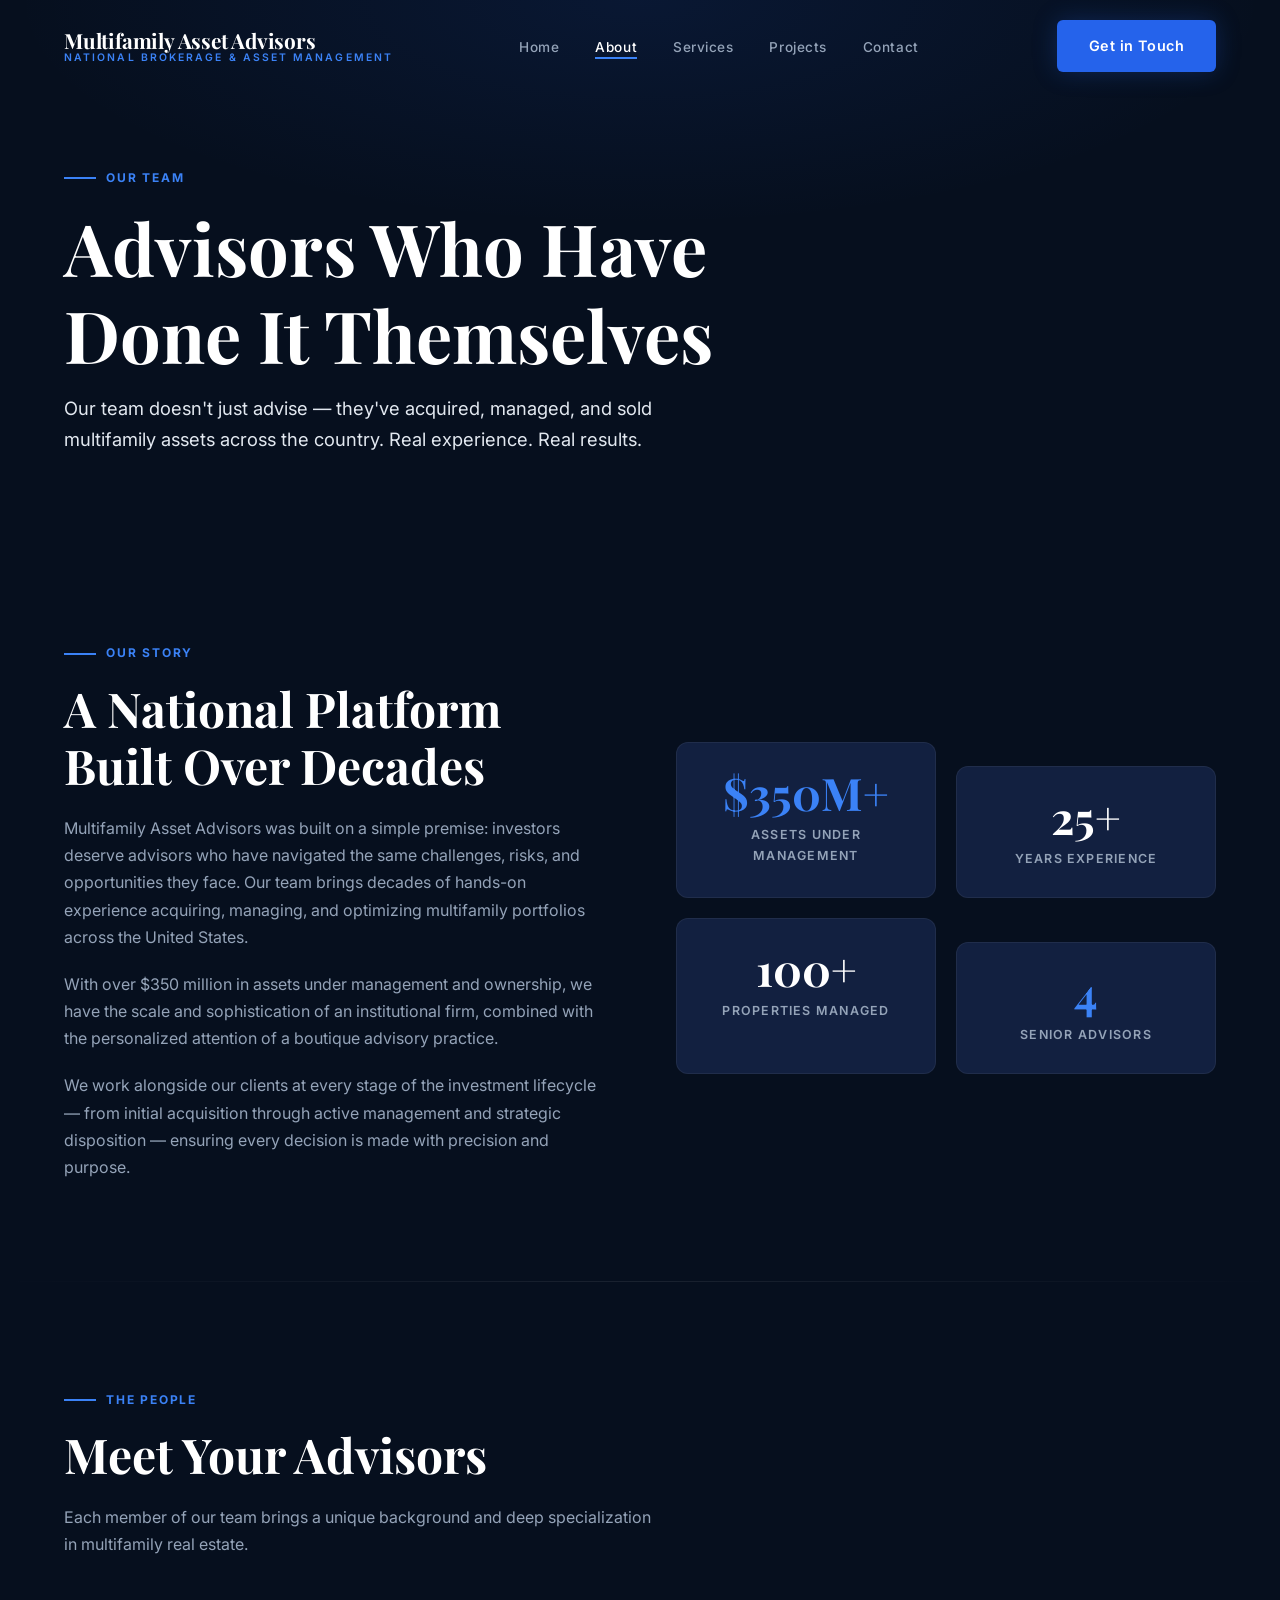
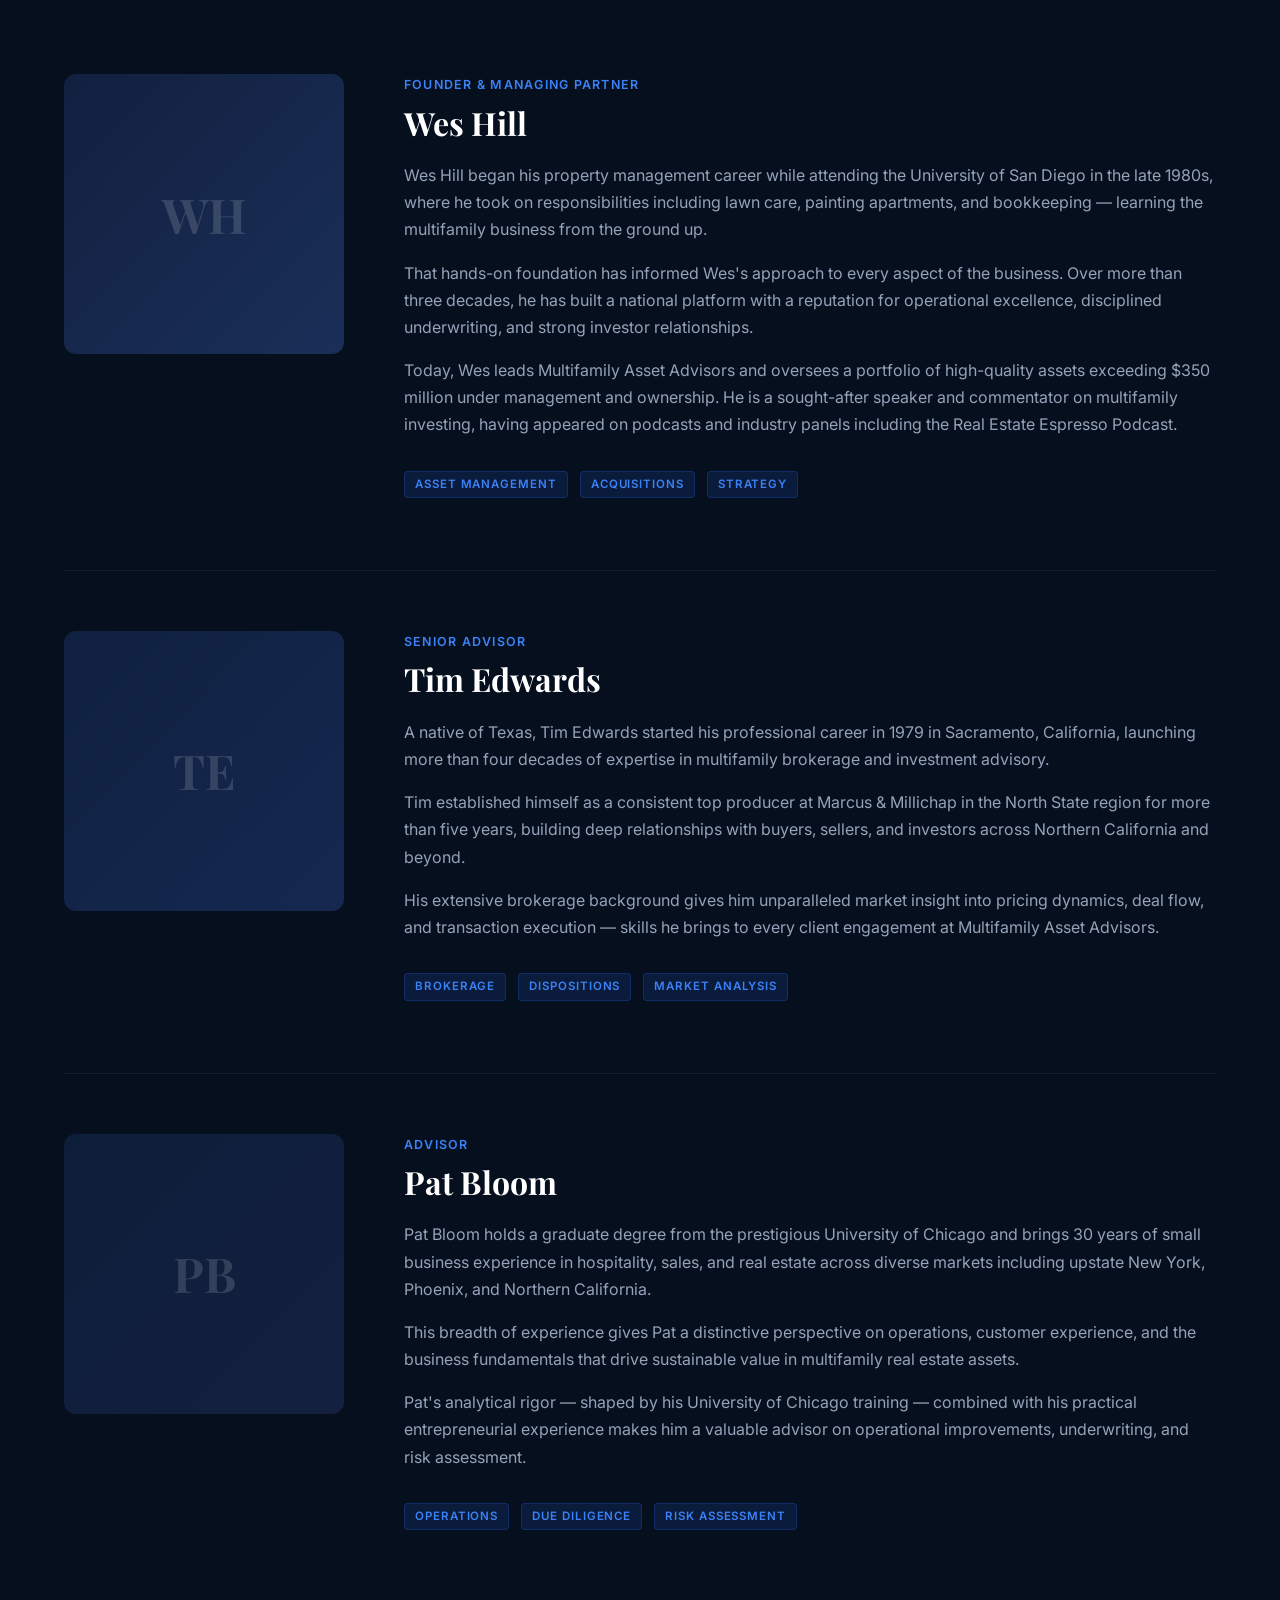
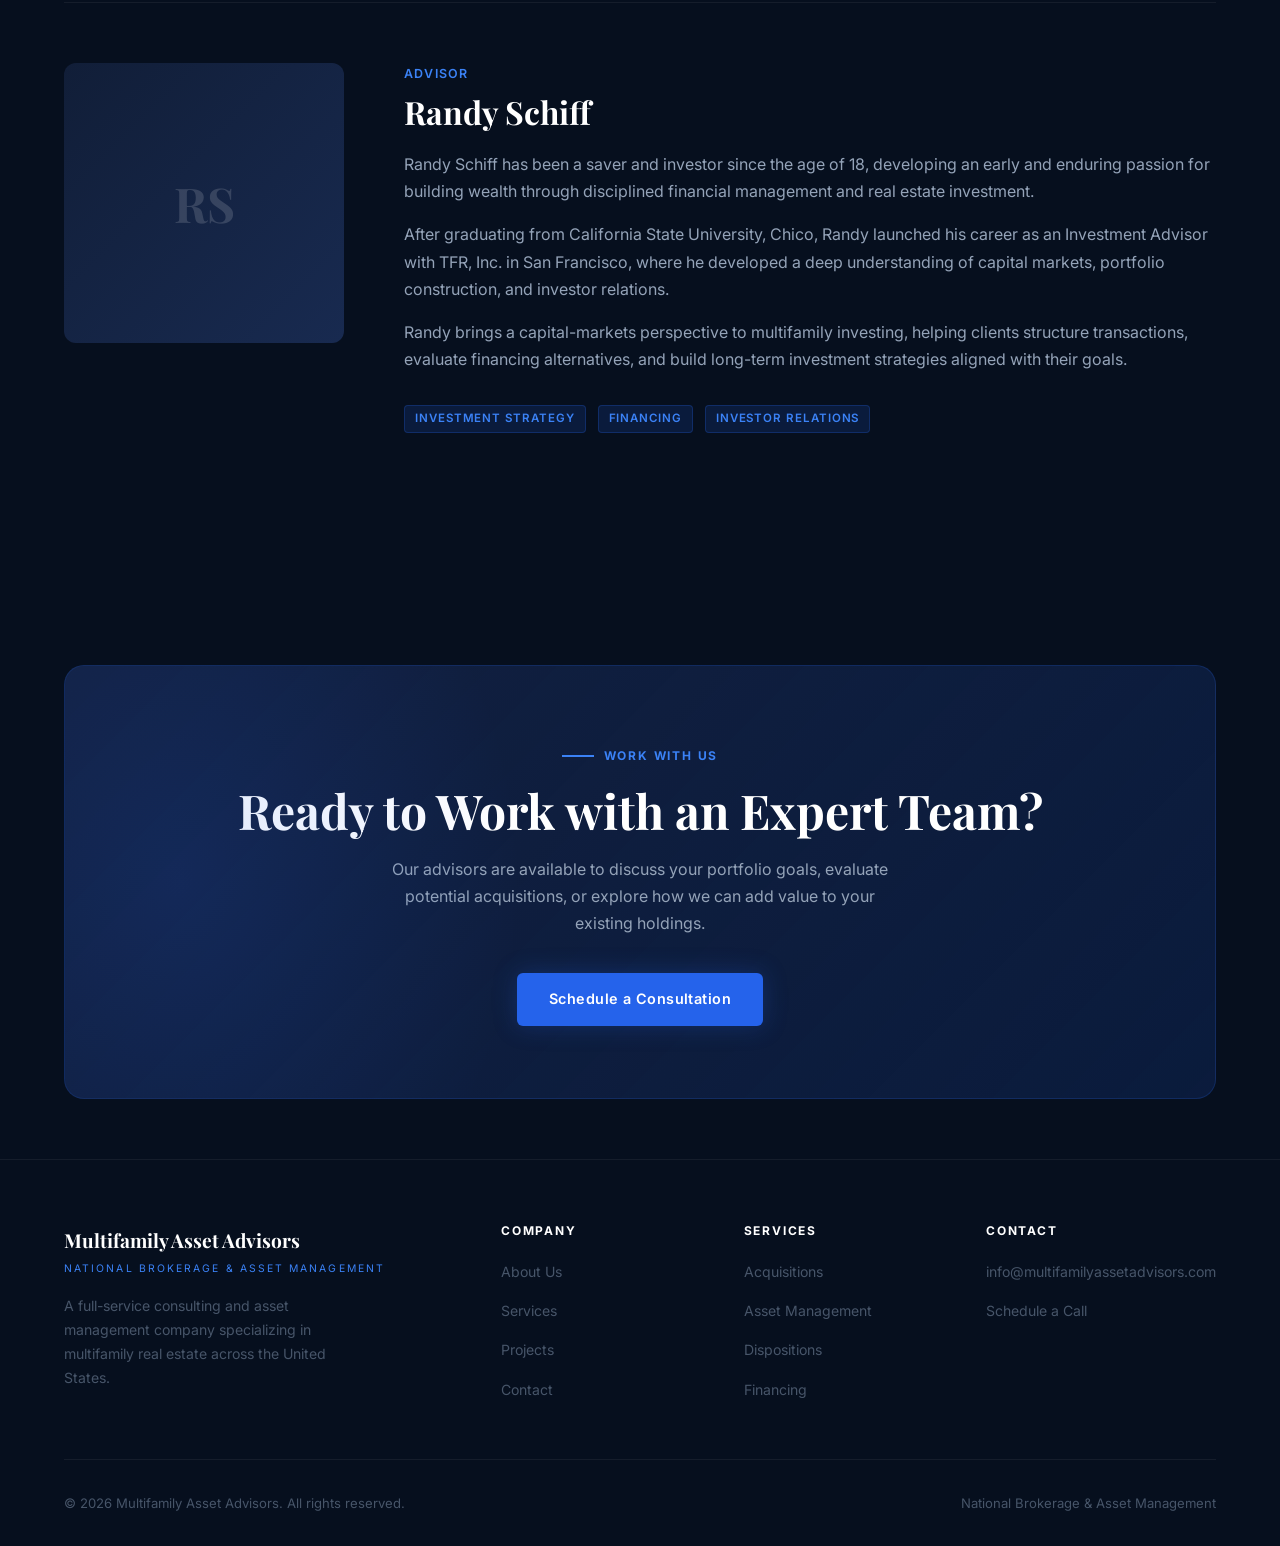
==== about.html @ d641d1ef "Add files via upload" ====
<!DOCTYPE html>
<html lang="en">
<head>
  <meta charset="UTF-8" />
  <meta name="viewport" content="width=device-width, initial-scale=1.0" />
  <title>Our Team | Multifamily Asset Advisors</title>
  <meta name="description" content="Meet the experienced team behind Multifamily Asset Advisors — decades of combined expertise in brokerage, asset management, and multifamily real estate investing." />
  <link rel="preconnect" href="https://fonts.googleapis.com" />
  <link rel="preconnect" href="https://fonts.gstatic.com" crossorigin />
  <link href="https://fonts.googleapis.com/css2?family=Inter:wght@400;500;600;700&family=Playfair+Display:wght@400;600;700&display=swap" rel="stylesheet" />
  <link rel="stylesheet" href="assets/css/styles.css" />
</head>
<body>

  <!-- NAVIGATION -->
  <nav class="nav" id="nav">
    <div class="container">
      <div class="nav-inner">
        <a href="index.html" class="nav-logo">
          <span class="nav-logo-main">Multifamily Asset Advisors</span>
          <span class="nav-logo-sub">National Brokerage &amp; Asset Management</span>
        </a>
        <ul class="nav-links">
          <li><a href="index.html">Home</a></li>
          <li><a href="about.html" class="active">About</a></li>
          <li><a href="services.html">Services</a></li>
          <li><a href="projects.html">Projects</a></li>
          <li><a href="contact.html">Contact</a></li>
        </ul>
        <a href="contact.html" class="btn btn-primary nav-cta">Get in Touch</a>
        <button class="nav-hamburger" aria-label="Open menu">
          <span></span><span></span><span></span>
        </button>
      </div>
    </div>
  </nav>

  <div class="mobile-menu">
    <button class="mobile-close" aria-label="Close menu">✕</button>
    <a href="index.html">Home</a>
    <a href="about.html">About</a>
    <a href="services.html">Services</a>
    <a href="projects.html">Projects</a>
    <a href="contact.html">Contact</a>
  </div>

  <!-- PAGE HERO -->
  <section class="page-hero">
    <div class="container">
      <div class="page-hero-content">
        <div class="section-label fade-up">Our Team</div>
        <h1 class="fade-up">Advisors Who Have<br />Done It Themselves</h1>
        <p class="lead fade-up fade-up-delay-1" style="max-width: 600px;">
          Our team doesn't just advise — they've acquired, managed, and sold multifamily assets
          across the country. Real experience. Real results.
        </p>
      </div>
    </div>
  </section>

  <!-- COMPANY OVERVIEW -->
  <section class="section">
    <div class="container">
      <div class="grid-2" style="gap: 72px; align-items: center;">
        <div class="fade-up">
          <div class="section-label">Our Story</div>
          <h2 class="section-title">A National Platform Built Over Decades</h2>
          <p style="margin-bottom: 20px;">
            Multifamily Asset Advisors was built on a simple premise: investors deserve advisors
            who have navigated the same challenges, risks, and opportunities they face. Our team
            brings decades of hands-on experience acquiring, managing, and optimizing multifamily
            portfolios across the United States.
          </p>
          <p style="margin-bottom: 20px;">
            With over $350 million in assets under management and ownership, we have the scale
            and sophistication of an institutional firm, combined with the personalized attention
            of a boutique advisory practice.
          </p>
          <p>
            We work alongside our clients at every stage of the investment lifecycle — from initial
            acquisition through active management and strategic disposition — ensuring every
            decision is made with precision and purpose.
          </p>
        </div>
        <div class="fade-up fade-up-delay-1">
          <div style="display: grid; grid-template-columns: 1fr 1fr; gap: 20px;">
            <div style="background: var(--navy-mid); border: 1px solid rgba(255,255,255,0.06); border-radius: 12px; padding: 28px; text-align: center;">
              <div style="font-family: var(--font-display); font-size: 2.8rem; font-weight: 700; color: var(--blue-bright); line-height: 1;">$350M+</div>
              <div style="font-size: 0.78rem; font-weight: 600; letter-spacing: 0.1em; text-transform: uppercase; color: var(--gray-400); margin-top: 8px;">Assets Under Management</div>
            </div>
            <div style="background: var(--navy-mid); border: 1px solid rgba(255,255,255,0.06); border-radius: 12px; padding: 28px; text-align: center; margin-top: 24px;">
              <div style="font-family: var(--font-display); font-size: 2.8rem; font-weight: 700; color: var(--white); line-height: 1;">25+</div>
              <div style="font-size: 0.78rem; font-weight: 600; letter-spacing: 0.1em; text-transform: uppercase; color: var(--gray-400); margin-top: 8px;">Years Experience</div>
            </div>
            <div style="background: var(--navy-mid); border: 1px solid rgba(255,255,255,0.06); border-radius: 12px; padding: 28px; text-align: center;">
              <div style="font-family: var(--font-display); font-size: 2.8rem; font-weight: 700; color: var(--white); line-height: 1;">100+</div>
              <div style="font-size: 0.78rem; font-weight: 600; letter-spacing: 0.1em; text-transform: uppercase; color: var(--gray-400); margin-top: 8px;">Properties Managed</div>
            </div>
            <div style="background: var(--navy-mid); border: 1px solid rgba(255,255,255,0.06); border-radius: 12px; padding: 28px; text-align: center; margin-top: 24px;">
              <div style="font-family: var(--font-display); font-size: 2.8rem; font-weight: 700; color: var(--blue-bright); line-height: 1;">4</div>
              <div style="font-size: 0.78rem; font-weight: 600; letter-spacing: 0.1em; text-transform: uppercase; color: var(--gray-400); margin-top: 8px;">Senior Advisors</div>
            </div>
          </div>
        </div>
      </div>
    </div>
  </section>

  <div class="divider"></div>

  <!-- TEAM MEMBERS -->
  <section class="section">
    <div class="container">
      <div class="section-label fade-up">The People</div>
      <h2 class="section-title fade-up">Meet Your Advisors</h2>
      <p class="section-subtitle fade-up">Each member of our team brings a unique background and deep specialization in multifamily real estate.</p>

      <!-- WES HILL -->
      <div style="display: grid; grid-template-columns: 280px 1fr; gap: 60px; align-items: start; padding: 60px 0; border-bottom: 1px solid rgba(255,255,255,0.06);" class="fade-up">
        <div>
          <div class="team-photo" style="width: 100%; aspect-ratio: 1; border-radius: 12px; background: linear-gradient(135deg, #122040, #1A2F58);">
            <div class="team-photo-initials">WH</div>
          </div>
        </div>
        <div>
          <div class="team-role" style="margin-bottom: 8px;">Founder &amp; Managing Partner</div>
          <h3 style="margin-bottom: 20px; font-size: 2rem;">Wes Hill</h3>
          <p style="margin-bottom: 16px;">
            Wes Hill began his property management career while attending the University of San Diego
            in the late 1980s, where he took on responsibilities including lawn care, painting
            apartments, and bookkeeping — learning the multifamily business from the ground up.
          </p>
          <p style="margin-bottom: 16px;">
            That hands-on foundation has informed Wes's approach to every aspect of the business.
            Over more than three decades, he has built a national platform with a reputation for
            operational excellence, disciplined underwriting, and strong investor relationships.
          </p>
          <p style="margin-bottom: 32px;">
            Today, Wes leads Multifamily Asset Advisors and oversees a portfolio of high-quality
            assets exceeding $350 million under management and ownership. He is a sought-after
            speaker and commentator on multifamily investing, having appeared on podcasts and
            industry panels including the Real Estate Espresso Podcast.
          </p>
          <div style="display: flex; gap: 12px; flex-wrap: wrap;">
            <span class="project-tag">Asset Management</span>
            <span class="project-tag">Acquisitions</span>
            <span class="project-tag">Strategy</span>
          </div>
        </div>
      </div>

      <!-- TIM EDWARDS -->
      <div style="display: grid; grid-template-columns: 280px 1fr; gap: 60px; align-items: start; padding: 60px 0; border-bottom: 1px solid rgba(255,255,255,0.06);" class="fade-up">
        <div>
          <div class="team-photo" style="width: 100%; aspect-ratio: 1; border-radius: 12px; background: linear-gradient(135deg, #0f2040, #162850);">
            <div class="team-photo-initials">TE</div>
          </div>
        </div>
        <div>
          <div class="team-role" style="margin-bottom: 8px;">Senior Advisor</div>
          <h3 style="margin-bottom: 20px; font-size: 2rem;">Tim Edwards</h3>
          <p style="margin-bottom: 16px;">
            A native of Texas, Tim Edwards started his professional career in 1979 in Sacramento,
            California, launching more than four decades of expertise in multifamily brokerage
            and investment advisory.
          </p>
          <p style="margin-bottom: 16px;">
            Tim established himself as a consistent top producer at Marcus &amp; Millichap in the
            North State region for more than five years, building deep relationships with buyers,
            sellers, and investors across Northern California and beyond.
          </p>
          <p style="margin-bottom: 32px;">
            His extensive brokerage background gives him unparalleled market insight into pricing
            dynamics, deal flow, and transaction execution — skills he brings to every client
            engagement at Multifamily Asset Advisors.
          </p>
          <div style="display: flex; gap: 12px; flex-wrap: wrap;">
            <span class="project-tag">Brokerage</span>
            <span class="project-tag">Dispositions</span>
            <span class="project-tag">Market Analysis</span>
          </div>
        </div>
      </div>

      <!-- PAT BLOOM -->
      <div style="display: grid; grid-template-columns: 280px 1fr; gap: 60px; align-items: start; padding: 60px 0; border-bottom: 1px solid rgba(255,255,255,0.06);" class="fade-up">
        <div>
          <div class="team-photo" style="width: 100%; aspect-ratio: 1; border-radius: 12px; background: linear-gradient(135deg, #0d1e3a, #142040);">
            <div class="team-photo-initials">PB</div>
          </div>
        </div>
        <div>
          <div class="team-role" style="margin-bottom: 8px;">Advisor</div>
          <h3 style="margin-bottom: 20px; font-size: 2rem;">Pat Bloom</h3>
          <p style="margin-bottom: 16px;">
            Pat Bloom holds a graduate degree from the prestigious University of Chicago and brings
            30 years of small business experience in hospitality, sales, and real estate across
            diverse markets including upstate New York, Phoenix, and Northern California.
          </p>
          <p style="margin-bottom: 16px;">
            This breadth of experience gives Pat a distinctive perspective on operations,
            customer experience, and the business fundamentals that drive sustainable value
            in multifamily real estate assets.
          </p>
          <p style="margin-bottom: 32px;">
            Pat's analytical rigor — shaped by his University of Chicago training — combined
            with his practical entrepreneurial experience makes him a valuable advisor on
            operational improvements, underwriting, and risk assessment.
          </p>
          <div style="display: flex; gap: 12px; flex-wrap: wrap;">
            <span class="project-tag">Operations</span>
            <span class="project-tag">Due Diligence</span>
            <span class="project-tag">Risk Assessment</span>
          </div>
        </div>
      </div>

      <!-- RANDY SCHIFF -->
      <div style="display: grid; grid-template-columns: 280px 1fr; gap: 60px; align-items: start; padding: 60px 0;" class="fade-up">
        <div>
          <div class="team-photo" style="width: 100%; aspect-ratio: 1; border-radius: 12px; background: linear-gradient(135deg, #111e38, #182a50);">
            <div class="team-photo-initials">RS</div>
          </div>
        </div>
        <div>
          <div class="team-role" style="margin-bottom: 8px;">Advisor</div>
          <h3 style="margin-bottom: 20px; font-size: 2rem;">Randy Schiff</h3>
          <p style="margin-bottom: 16px;">
            Randy Schiff has been a saver and investor since the age of 18, developing an
            early and enduring passion for building wealth through disciplined financial
            management and real estate investment.
          </p>
          <p style="margin-bottom: 16px;">
            After graduating from California State University, Chico, Randy launched his career
            as an Investment Advisor with TFR, Inc. in San Francisco, where he developed
            a deep understanding of capital markets, portfolio construction, and investor relations.
          </p>
          <p style="margin-bottom: 32px;">
            Randy brings a capital-markets perspective to multifamily investing, helping clients
            structure transactions, evaluate financing alternatives, and build long-term
            investment strategies aligned with their goals.
          </p>
          <div style="display: flex; gap: 12px; flex-wrap: wrap;">
            <span class="project-tag">Investment Strategy</span>
            <span class="project-tag">Financing</span>
            <span class="project-tag">Investor Relations</span>
          </div>
        </div>
      </div>
    </div>
  </section>

  <!-- CTA -->
  <section class="section-sm">
    <div class="container">
      <div class="cta-section fade-up">
        <div class="section-label" style="justify-content: center;">Work With Us</div>
        <h2>Ready to Work with an Expert Team?</h2>
        <p>Our advisors are available to discuss your portfolio goals, evaluate potential acquisitions, or explore how we can add value to your existing holdings.</p>
        <a href="contact.html" class="btn btn-primary">Schedule a Consultation</a>
      </div>
    </div>
  </section>

  <!-- FOOTER -->
  <footer class="footer">
    <div class="container">
      <div class="footer-grid">
        <div>
          <div class="footer-brand-name">Multifamily Asset Advisors</div>
          <div class="footer-brand-sub">National Brokerage &amp; Asset Management</div>
          <p class="footer-desc">A full-service consulting and asset management company specializing in multifamily real estate across the United States.</p>
        </div>
        <div class="footer-col">
          <h4>Company</h4>
          <ul>
            <li><a href="about.html">About Us</a></li>
            <li><a href="services.html">Services</a></li>
            <li><a href="projects.html">Projects</a></li>
            <li><a href="contact.html">Contact</a></li>
          </ul>
        </div>
        <div class="footer-col">
          <h4>Services</h4>
          <ul>
            <li><a href="services.html">Acquisitions</a></li>
            <li><a href="services.html">Asset Management</a></li>
            <li><a href="services.html">Dispositions</a></li>
            <li><a href="services.html">Financing</a></li>
          </ul>
        </div>
        <div class="footer-col">
          <h4>Contact</h4>
          <ul>
            <li><a href="mailto:info@multifamilyassetadvisors.com">info@multifamilyassetadvisors.com</a></li>
            <li><a href="contact.html">Schedule a Call</a></li>
          </ul>
        </div>
      </div>
      <div class="footer-bottom">
        <div class="footer-copyright">© 2026 Multifamily Asset Advisors. All rights reserved.</div>
        <div class="footer-copyright">National Brokerage &amp; Asset Management</div>
      </div>
    </div>
  </footer>

  <script src="assets/js/main.js"></script>
</body>
</html>
---- assets/css/styles.css ----
/* ============================================
   Multifamily Asset Advisors - Main Stylesheet
   Bold & Modern | Dark Navy + Electric Blue
   ============================================ */

/* ---------- CSS Variables ---------- */
:root {
  --navy-dark: #060F1E;
  --navy: #0A1628;
  --navy-mid: #122040;
  --navy-light: #1A2F58;
  --blue: #2563EB;
  --blue-bright: #3B82F6;
  --blue-glow: rgba(37, 99, 235, 0.25);
  --gold: #F59E0B;
  --gold-light: #FCD34D;
  --white: #FFFFFF;
  --off-white: #F1F5F9;
  --gray-200: #E2E8F0;
  --gray-400: #94A3B8;
  --gray-600: #475569;
  --font-sans: 'Inter', system-ui, -apple-system, sans-serif;
  --font-display: 'Playfair Display', 'Georgia', serif;
  --transition: 0.3s cubic-bezier(0.4, 0, 0.2, 1);
  --radius: 12px;
  --shadow-md: 0 4px 24px rgba(0,0,0,0.3);
  --shadow-lg: 0 8px 40px rgba(0,0,0,0.4);
}

/* ---------- Reset & Base ---------- */
*, *::before, *::after { box-sizing: border-box; margin: 0; padding: 0; }

html { scroll-behavior: smooth; font-size: 16px; }

body {
  font-family: var(--font-sans);
  background-color: var(--navy-dark);
  color: var(--off-white);
  line-height: 1.7;
  overflow-x: hidden;
}

img { max-width: 100%; display: block; }

a { color: inherit; text-decoration: none; }

ul { list-style: none; }

/* ---------- Typography ---------- */
h1, h2, h3, h4, h5 {
  font-family: var(--font-display);
  line-height: 1.2;
  color: var(--white);
}

h1 { font-size: clamp(2.4rem, 6vw, 4.5rem); }
h2 { font-size: clamp(1.8rem, 4vw, 3rem); }
h3 { font-size: clamp(1.2rem, 2.5vw, 1.75rem); }
h4 { font-size: 1.1rem; font-family: var(--font-sans); font-weight: 600; }

p { color: var(--gray-400); font-size: 1rem; }

.lead { font-size: 1.15rem; color: var(--gray-200); }

/* ---------- Layout ---------- */
.container {
  width: 100%;
  max-width: 1200px;
  margin: 0 auto;
  padding: 0 24px;
}

.section { padding: 100px 0; }
.section-sm { padding: 60px 0; }

.section-label {
  display: inline-flex;
  align-items: center;
  gap: 10px;
  font-size: 0.75rem;
  font-weight: 700;
  letter-spacing: 0.15em;
  text-transform: uppercase;
  color: var(--blue-bright);
  margin-bottom: 16px;
}

.section-label::before {
  content: '';
  display: block;
  width: 32px;
  height: 2px;
  background: var(--blue-bright);
}

.section-title { margin-bottom: 20px; }
.section-subtitle { max-width: 600px; margin-bottom: 56px; }

.grid-2 { display: grid; grid-template-columns: repeat(2, 1fr); gap: 32px; }
.grid-3 { display: grid; grid-template-columns: repeat(3, 1fr); gap: 32px; }
.grid-4 { display: grid; grid-template-columns: repeat(4, 1fr); gap: 24px; }

/* ---------- Buttons ---------- */
.btn {
  display: inline-flex;
  align-items: center;
  gap: 8px;
  padding: 14px 32px;
  font-family: var(--font-sans);
  font-size: 0.9rem;
  font-weight: 600;
  letter-spacing: 0.03em;
  border-radius: 6px;
  border: none;
  cursor: pointer;
  transition: var(--transition);
  text-decoration: none;
}

.btn-primary {
  background: var(--blue);
  color: var(--white);
  box-shadow: 0 0 24px var(--blue-glow);
}

.btn-primary:hover {
  background: var(--blue-bright);
  box-shadow: 0 0 40px rgba(59, 130, 246, 0.4);
  transform: translateY(-2px);
}

.btn-outline {
  background: transparent;
  color: var(--white);
  border: 1.5px solid rgba(255,255,255,0.25);
}

.btn-outline:hover {
  border-color: var(--blue-bright);
  color: var(--blue-bright);
  transform: translateY(-2px);
}

.btn-gold {
  background: var(--gold);
  color: var(--navy-dark);
  font-weight: 700;
}

.btn-gold:hover {
  background: var(--gold-light);
  transform: translateY(-2px);
}

/* ---------- Navigation ---------- */
.nav {
  position: fixed;
  top: 0;
  left: 0;
  right: 0;
  z-index: 100;
  padding: 20px 0;
  transition: var(--transition);
}

.nav.scrolled {
  background: rgba(6, 15, 30, 0.95);
  backdrop-filter: blur(20px);
  -webkit-backdrop-filter: blur(20px);
  padding: 14px 0;
  border-bottom: 1px solid rgba(255,255,255,0.06);
}

.nav-inner {
  display: flex;
  align-items: center;
  justify-content: space-between;
}

.nav-logo {
  display: flex;
  flex-direction: column;
  line-height: 1.1;
}

.nav-logo-main {
  font-family: var(--font-display);
  font-size: 1.3rem;
  font-weight: 700;
  color: var(--white);
  letter-spacing: -0.01em;
}

.nav-logo-sub {
  font-size: 0.65rem;
  font-weight: 600;
  letter-spacing: 0.2em;
  text-transform: uppercase;
  color: var(--blue-bright);
}

.nav-links {
  display: flex;
  align-items: center;
  gap: 36px;
}

.nav-links a {
  font-size: 0.85rem;
  font-weight: 500;
  letter-spacing: 0.04em;
  color: var(--gray-400);
  transition: var(--transition);
  position: relative;
}

.nav-links a::after {
  content: '';
  position: absolute;
  bottom: -4px;
  left: 0;
  width: 0;
  height: 2px;
  background: var(--blue-bright);
  transition: var(--transition);
}

.nav-links a:hover,
.nav-links a.active {
  color: var(--white);
}

.nav-links a:hover::after,
.nav-links a.active::after {
  width: 100%;
}

.nav-cta { margin-left: 12px; }

.nav-hamburger {
  display: none;
  flex-direction: column;
  gap: 5px;
  cursor: pointer;
  padding: 8px;
  background: none;
  border: none;
}

.nav-hamburger span {
  display: block;
  width: 24px;
  height: 2px;
  background: var(--white);
  transition: var(--transition);
}

/* ---------- Mobile Menu ---------- */
.mobile-menu {
  display: none;
  position: fixed;
  inset: 0;
  z-index: 99;
  background: var(--navy-dark);
  flex-direction: column;
  align-items: center;
  justify-content: center;
  gap: 32px;
}

.mobile-menu.open { display: flex; }

.mobile-menu a {
  font-family: var(--font-display);
  font-size: 2rem;
  color: var(--white);
  transition: var(--transition);
}

.mobile-menu a:hover { color: var(--blue-bright); }

.mobile-close {
  position: absolute;
  top: 24px;
  right: 24px;
  background: none;
  border: none;
  color: var(--white);
  font-size: 2rem;
  cursor: pointer;
}

/* ---------- Hero ---------- */
.hero {
  min-height: 100vh;
  display: flex;
  align-items: center;
  position: relative;
  overflow: hidden;
  background: var(--navy-dark);
}

.hero-bg {
  position: absolute;
  inset: 0;
  background:
    radial-gradient(ellipse 80% 60% at 60% 40%, rgba(37,99,235,0.12) 0%, transparent 70%),
    radial-gradient(ellipse 60% 40% at 20% 80%, rgba(37,99,235,0.07) 0%, transparent 60%);
  pointer-events: none;
}

.hero-grid {
  position: absolute;
  inset: 0;
  background-image:
    linear-gradient(rgba(37,99,235,0.05) 1px, transparent 1px),
    linear-gradient(90deg, rgba(37,99,235,0.05) 1px, transparent 1px);
  background-size: 60px 60px;
  pointer-events: none;
}

.hero-content {
  position: relative;
  z-index: 2;
  padding-top: 100px;
}

.hero-badge {
  display: inline-flex;
  align-items: center;
  gap: 8px;
  padding: 6px 16px;
  background: rgba(37,99,235,0.12);
  border: 1px solid rgba(37,99,235,0.3);
  border-radius: 100px;
  font-size: 0.75rem;
  font-weight: 600;
  letter-spacing: 0.1em;
  text-transform: uppercase;
  color: var(--blue-bright);
  margin-bottom: 28px;
}

.hero-badge-dot {
  width: 6px;
  height: 6px;
  border-radius: 50%;
  background: var(--blue-bright);
  animation: pulse 2s infinite;
}

@keyframes pulse {
  0%, 100% { opacity: 1; transform: scale(1); }
  50% { opacity: 0.5; transform: scale(0.8); }
}

.hero h1 { margin-bottom: 24px; }

.hero h1 .accent { color: var(--blue-bright); }

.hero-desc {
  font-size: 1.15rem;
  color: var(--gray-400);
  max-width: 580px;
  margin-bottom: 40px;
  line-height: 1.8;
}

.hero-actions {
  display: flex;
  gap: 16px;
  flex-wrap: wrap;
  margin-bottom: 72px;
}

.hero-stats {
  display: flex;
  gap: 48px;
  flex-wrap: wrap;
  padding-top: 40px;
  border-top: 1px solid rgba(255,255,255,0.08);
}

.hero-stat-value {
  font-family: var(--font-display);
  font-size: 2.2rem;
  font-weight: 700;
  color: var(--white);
  line-height: 1;
  margin-bottom: 4px;
}

.hero-stat-value span { color: var(--blue-bright); }

.hero-stat-label {
  font-size: 0.78rem;
  font-weight: 500;
  letter-spacing: 0.08em;
  text-transform: uppercase;
  color: var(--gray-400);
}

/* ---------- Cards ---------- */
.card {
  background: var(--navy-mid);
  border: 1px solid rgba(255,255,255,0.06);
  border-radius: var(--radius);
  padding: 36px;
  transition: var(--transition);
}

.card:hover {
  border-color: rgba(37,99,235,0.35);
  transform: translateY(-4px);
  box-shadow: var(--shadow-lg), 0 0 40px var(--blue-glow);
}

.card-icon {
  width: 52px;
  height: 52px;
  background: rgba(37,99,235,0.12);
  border: 1px solid rgba(37,99,235,0.2);
  border-radius: 12px;
  display: flex;
  align-items: center;
  justify-content: center;
  margin-bottom: 20px;
  font-size: 1.4rem;
  transition: var(--transition);
}

.card:hover .card-icon {
  background: rgba(37,99,235,0.25);
  border-color: rgba(37,99,235,0.5);
}

.card h3 { font-size: 1.2rem; margin-bottom: 12px; }

/* ---------- Team Cards ---------- */
.team-card {
  background: var(--navy-mid);
  border: 1px solid rgba(255,255,255,0.06);
  border-radius: var(--radius);
  overflow: hidden;
  transition: var(--transition);
}

.team-card:hover {
  border-color: rgba(37,99,235,0.35);
  transform: translateY(-4px);
  box-shadow: var(--shadow-lg);
}

.team-photo {
  width: 100%;
  aspect-ratio: 1;
  background: linear-gradient(135deg, var(--navy-light), var(--navy-mid));
  display: flex;
  align-items: center;
  justify-content: center;
  font-size: 4rem;
  color: rgba(255,255,255,0.1);
  position: relative;
  overflow: hidden;
}

.team-photo img {
  width: 100%;
  height: 100%;
  object-fit: cover;
}

.team-photo-initials {
  font-family: var(--font-display);
  font-size: 3rem;
  font-weight: 700;
  color: rgba(255,255,255,0.15);
}

.team-info { padding: 24px; }

.team-name {
  font-family: var(--font-display);
  font-size: 1.2rem;
  color: var(--white);
  margin-bottom: 4px;
}

.team-role {
  font-size: 0.78rem;
  font-weight: 600;
  letter-spacing: 0.1em;
  text-transform: uppercase;
  color: var(--blue-bright);
  margin-bottom: 12px;
}

.team-bio { font-size: 0.88rem; color: var(--gray-400); line-height: 1.7; }

/* ---------- Stats Bar ---------- */
.stats-bar {
  background: var(--navy-mid);
  border-top: 1px solid rgba(255,255,255,0.06);
  border-bottom: 1px solid rgba(255,255,255,0.06);
  padding: 40px 0;
}

.stats-bar-inner {
  display: flex;
  align-items: center;
  justify-content: space-around;
  flex-wrap: wrap;
  gap: 32px;
}

.stat-item { text-align: center; }

.stat-number {
  font-family: var(--font-display);
  font-size: 2.5rem;
  font-weight: 700;
  color: var(--white);
  line-height: 1;
}

.stat-number .blue { color: var(--blue-bright); }

.stat-label {
  font-size: 0.78rem;
  font-weight: 600;
  letter-spacing: 0.1em;
  text-transform: uppercase;
  color: var(--gray-400);
  margin-top: 6px;
}

/* ---------- Dividers ---------- */
.divider {
  width: 100%;
  height: 1px;
  background: linear-gradient(90deg, transparent, rgba(255,255,255,0.08), transparent);
}

/* ---------- CTA Section ---------- */
.cta-section {
  background: linear-gradient(135deg, var(--navy-mid) 0%, rgba(37,99,235,0.15) 100%);
  border: 1px solid rgba(37,99,235,0.2);
  border-radius: 20px;
  padding: 72px 60px;
  text-align: center;
  position: relative;
  overflow: hidden;
}

.cta-section::before {
  content: '';
  position: absolute;
  top: -50%;
  left: -20%;
  width: 60%;
  height: 200%;
  background: radial-gradient(ellipse, rgba(37,99,235,0.15), transparent 70%);
  pointer-events: none;
}

.cta-section h2 { margin-bottom: 16px; }
.cta-section p { max-width: 520px; margin: 0 auto 36px; }

/* ---------- Footer ---------- */
.footer {
  background: var(--navy-dark);
  border-top: 1px solid rgba(255,255,255,0.06);
  padding: 64px 0 32px;
}

.footer-grid {
  display: grid;
  grid-template-columns: 2fr 1fr 1fr 1fr;
  gap: 48px;
  margin-bottom: 56px;
}

.footer-brand-name {
  font-family: var(--font-display);
  font-size: 1.2rem;
  font-weight: 700;
  color: var(--white);
  margin-bottom: 4px;
}

.footer-brand-sub {
  font-size: 0.65rem;
  letter-spacing: 0.2em;
  text-transform: uppercase;
  color: var(--blue-bright);
  margin-bottom: 16px;
}

.footer-desc {
  font-size: 0.88rem;
  color: var(--gray-600);
  line-height: 1.7;
  max-width: 280px;
}

.footer-col h4 {
  font-size: 0.75rem;
  font-weight: 700;
  letter-spacing: 0.15em;
  text-transform: uppercase;
  color: var(--white);
  margin-bottom: 20px;
}

.footer-col ul { display: flex; flex-direction: column; gap: 12px; }

.footer-col ul a {
  font-size: 0.88rem;
  color: var(--gray-600);
  transition: var(--transition);
}

.footer-col ul a:hover { color: var(--blue-bright); }

.footer-bottom {
  padding-top: 32px;
  border-top: 1px solid rgba(255,255,255,0.06);
  display: flex;
  align-items: center;
  justify-content: space-between;
  flex-wrap: wrap;
  gap: 16px;
}

.footer-copyright {
  font-size: 0.82rem;
  color: var(--gray-600);
}

/* ---------- Page Hero (inner pages) ---------- */
.page-hero {
  padding: 160px 0 80px;
  position: relative;
  background: var(--navy-dark);
  overflow: hidden;
}

.page-hero::after {
  content: '';
  position: absolute;
  inset: 0;
  background: radial-gradient(ellipse 70% 60% at 50% 0%, rgba(37,99,235,0.1), transparent 70%);
  pointer-events: none;
}

.page-hero-content { position: relative; z-index: 2; }

.page-hero h1 { margin-bottom: 16px; }

/* ---------- Service Detail ---------- */
.service-detail {
  display: grid;
  grid-template-columns: 1fr 1fr;
  gap: 60px;
  align-items: center;
  padding: 60px 0;
  border-bottom: 1px solid rgba(255,255,255,0.06);
}

.service-detail:last-child { border-bottom: none; }

.service-detail.reverse { direction: rtl; }
.service-detail.reverse > * { direction: ltr; }

.service-num {
  font-family: var(--font-display);
  font-size: 5rem;
  font-weight: 700;
  color: rgba(37,99,235,0.12);
  line-height: 1;
  margin-bottom: 8px;
}

.service-detail h3 { margin-bottom: 16px; }

.check-list { display: flex; flex-direction: column; gap: 12px; margin-top: 24px; }

.check-list li {
  display: flex;
  align-items: flex-start;
  gap: 12px;
  font-size: 0.9rem;
  color: var(--gray-400);
}

.check-list li::before {
  content: '✓';
  color: var(--blue-bright);
  font-weight: 700;
  flex-shrink: 0;
  margin-top: 2px;
}

/* ---------- Project Cards ---------- */
.project-card {
  background: var(--navy-mid);
  border: 1px solid rgba(255,255,255,0.06);
  border-radius: var(--radius);
  overflow: hidden;
  transition: var(--transition);
}

.project-card:hover {
  border-color: rgba(37,99,235,0.35);
  transform: translateY(-4px);
  box-shadow: var(--shadow-lg);
}

.project-thumb {
  width: 100%;
  aspect-ratio: 16/10;
  background: linear-gradient(135deg, var(--navy-light), var(--navy));
  display: flex;
  align-items: center;
  justify-content: center;
  font-size: 3rem;
  position: relative;
  overflow: hidden;
}

.project-thumb::after {
  content: '';
  position: absolute;
  inset: 0;
  background: linear-gradient(180deg, transparent 50%, rgba(6,15,30,0.6) 100%);
}

.project-info { padding: 24px; }

.project-tag {
  display: inline-block;
  padding: 3px 10px;
  background: rgba(37,99,235,0.15);
  border: 1px solid rgba(37,99,235,0.25);
  border-radius: 4px;
  font-size: 0.72rem;
  font-weight: 600;
  letter-spacing: 0.08em;
  text-transform: uppercase;
  color: var(--blue-bright);
  margin-bottom: 12px;
}

.project-title {
  font-family: var(--font-display);
  font-size: 1.15rem;
  color: var(--white);
  margin-bottom: 8px;
}

.project-meta {
  display: flex;
  gap: 20px;
  margin-top: 16px;
  padding-top: 16px;
  border-top: 1px solid rgba(255,255,255,0.06);
}

.project-meta-item {
  display: flex;
  flex-direction: column;
  gap: 2px;
}

.project-meta-label {
  font-size: 0.7rem;
  font-weight: 600;
  letter-spacing: 0.1em;
  text-transform: uppercase;
  color: var(--gray-600);
}

.project-meta-value {
  font-size: 0.9rem;
  font-weight: 600;
  color: var(--white);
}

/* ---------- Contact Form ---------- */
.contact-grid {
  display: grid;
  grid-template-columns: 1fr 1.2fr;
  gap: 60px;
  align-items: start;
}

.contact-info-item {
  display: flex;
  align-items: flex-start;
  gap: 16px;
  margin-bottom: 32px;
}

.contact-info-icon {
  width: 44px;
  height: 44px;
  background: rgba(37,99,235,0.12);
  border: 1px solid rgba(37,99,235,0.2);
  border-radius: 10px;
  display: flex;
  align-items: center;
  justify-content: center;
  flex-shrink: 0;
  font-size: 1.1rem;
}

.contact-info-label {
  font-size: 0.75rem;
  font-weight: 600;
  letter-spacing: 0.1em;
  text-transform: uppercase;
  color: var(--blue-bright);
  margin-bottom: 4px;
}

.contact-info-value {
  font-size: 0.95rem;
  color: var(--gray-200);
}

.form-card {
  background: var(--navy-mid);
  border: 1px solid rgba(255,255,255,0.06);
  border-radius: var(--radius);
  padding: 40px;
}

.form-row { display: grid; grid-template-columns: 1fr 1fr; gap: 20px; }

.form-group { margin-bottom: 20px; }

.form-group label {
  display: block;
  font-size: 0.78rem;
  font-weight: 600;
  letter-spacing: 0.08em;
  text-transform: uppercase;
  color: var(--gray-400);
  margin-bottom: 8px;
}

.form-group input,
.form-group select,
.form-group textarea {
  width: 100%;
  padding: 12px 16px;
  background: rgba(255,255,255,0.04);
  border: 1px solid rgba(255,255,255,0.1);
  border-radius: 8px;
  color: var(--white);
  font-family: var(--font-sans);
  font-size: 0.92rem;
  transition: var(--transition);
  outline: none;
}

.form-group input:focus,
.form-group select:focus,
.form-group textarea:focus {
  border-color: var(--blue);
  background: rgba(37,99,235,0.05);
  box-shadow: 0 0 0 3px rgba(37,99,235,0.1);
}

.form-group select option { background: var(--navy); }

.form-group textarea { resize: vertical; min-height: 120px; }

.form-group input::placeholder,
.form-group textarea::placeholder {
  color: var(--gray-600);
}

.form-submit { width: 100%; justify-content: center; padding: 16px; font-size: 1rem; }

/* ---------- Animations ---------- */
.fade-up {
  opacity: 0;
  transform: translateY(30px);
  transition: opacity 0.6s ease, transform 0.6s ease;
}

.fade-up.visible {
  opacity: 1;
  transform: translateY(0);
}

.fade-up-delay-1 { transition-delay: 0.1s; }
.fade-up-delay-2 { transition-delay: 0.2s; }
.fade-up-delay-3 { transition-delay: 0.3s; }

/* ---------- Responsive ---------- */
@media (max-width: 1024px) {
  .grid-4 { grid-template-columns: repeat(2, 1fr); }
  .footer-grid { grid-template-columns: 1fr 1fr; }
}

@media (max-width: 768px) {
  .section { padding: 72px 0; }

  .nav-links { display: none; }
  .nav-cta { display: none; }
  .nav-hamburger { display: flex; }

  .grid-2, .grid-3 { grid-template-columns: 1fr; }
  .footer-grid { grid-template-columns: 1fr; gap: 32px; }
  .hero-stats { gap: 28px; }
  .stats-bar-inner { justify-content: center; }

  .service-detail {
    grid-template-columns: 1fr;
    gap: 32px;
  }

  .service-detail.reverse { direction: ltr; }

  .contact-grid { grid-template-columns: 1fr; }
  .form-row { grid-template-columns: 1fr; }

  .cta-section { padding: 48px 24px; }
}

@media (max-width: 480px) {
  h1 { font-size: 2rem; }
  h2 { font-size: 1.6rem; }
  .grid-4 { grid-template-columns: 1fr; }
  .footer-bottom { flex-direction: column; text-align: center; }
}
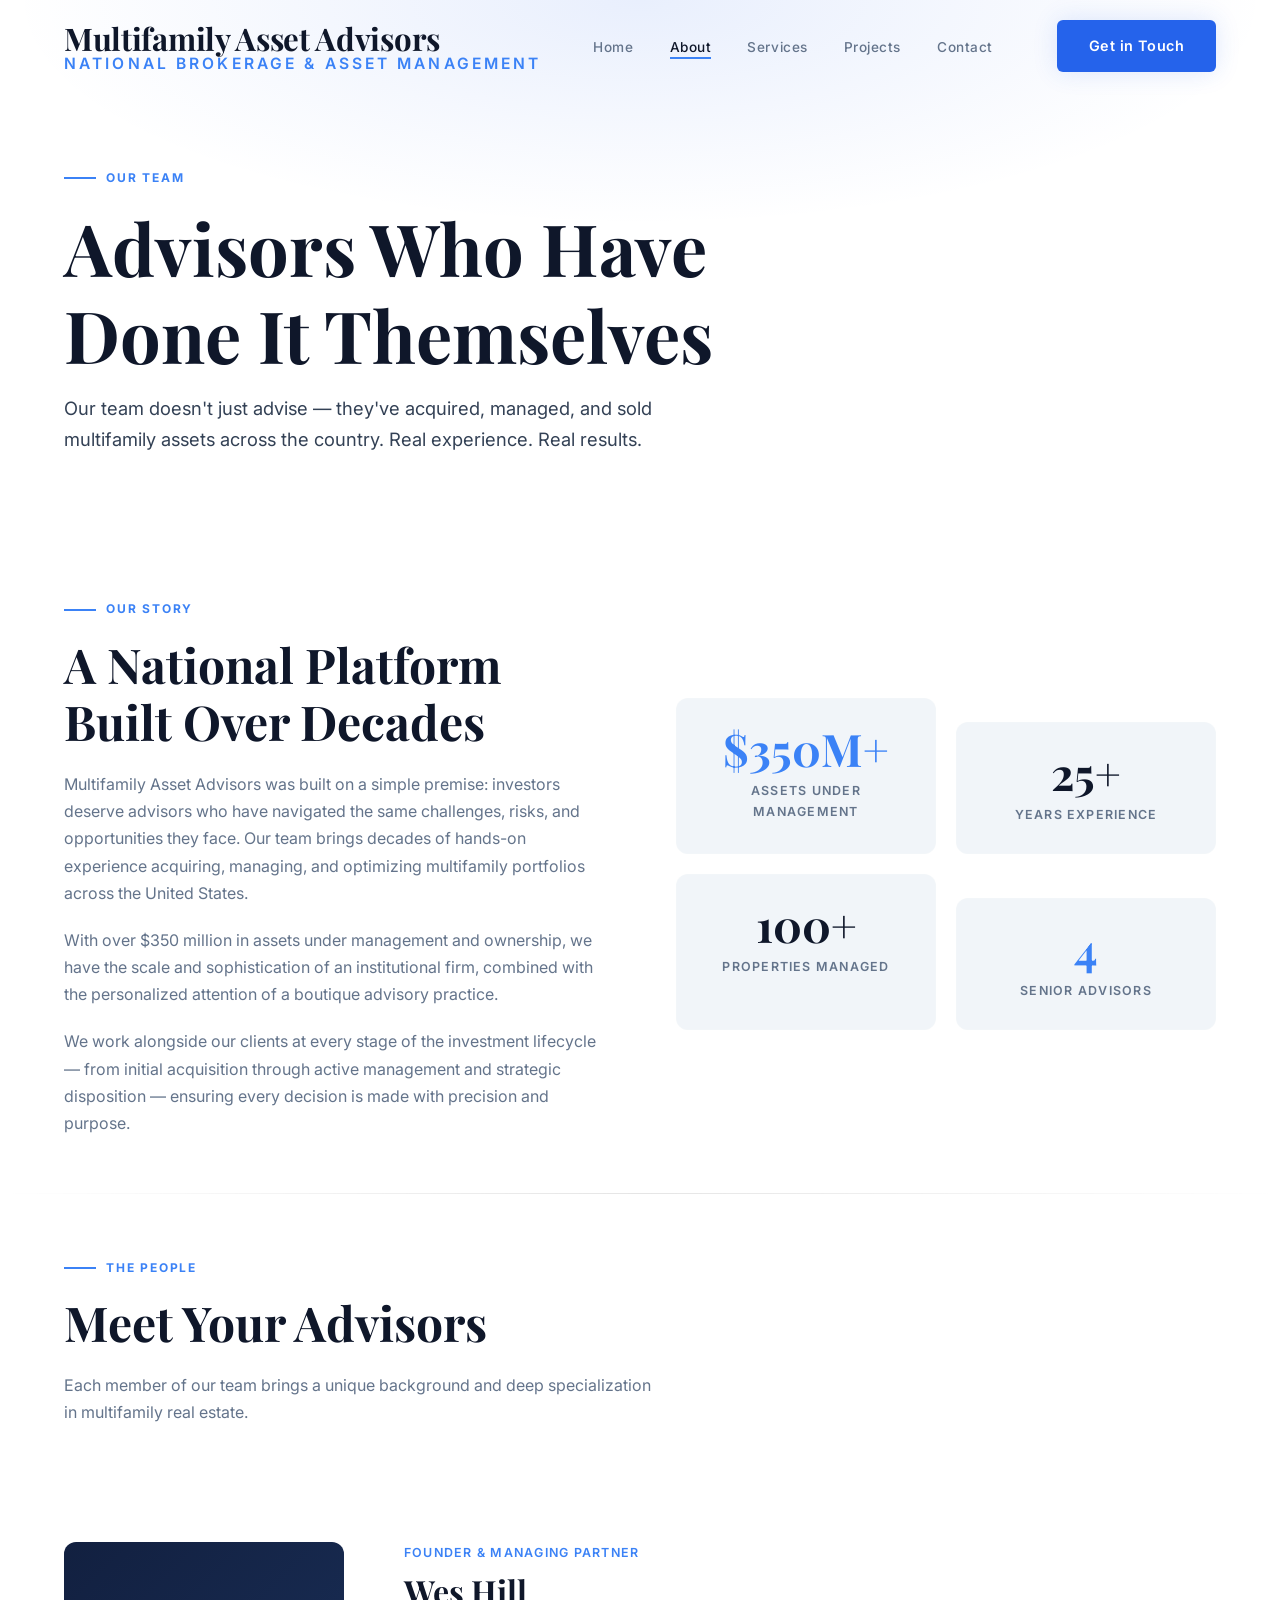
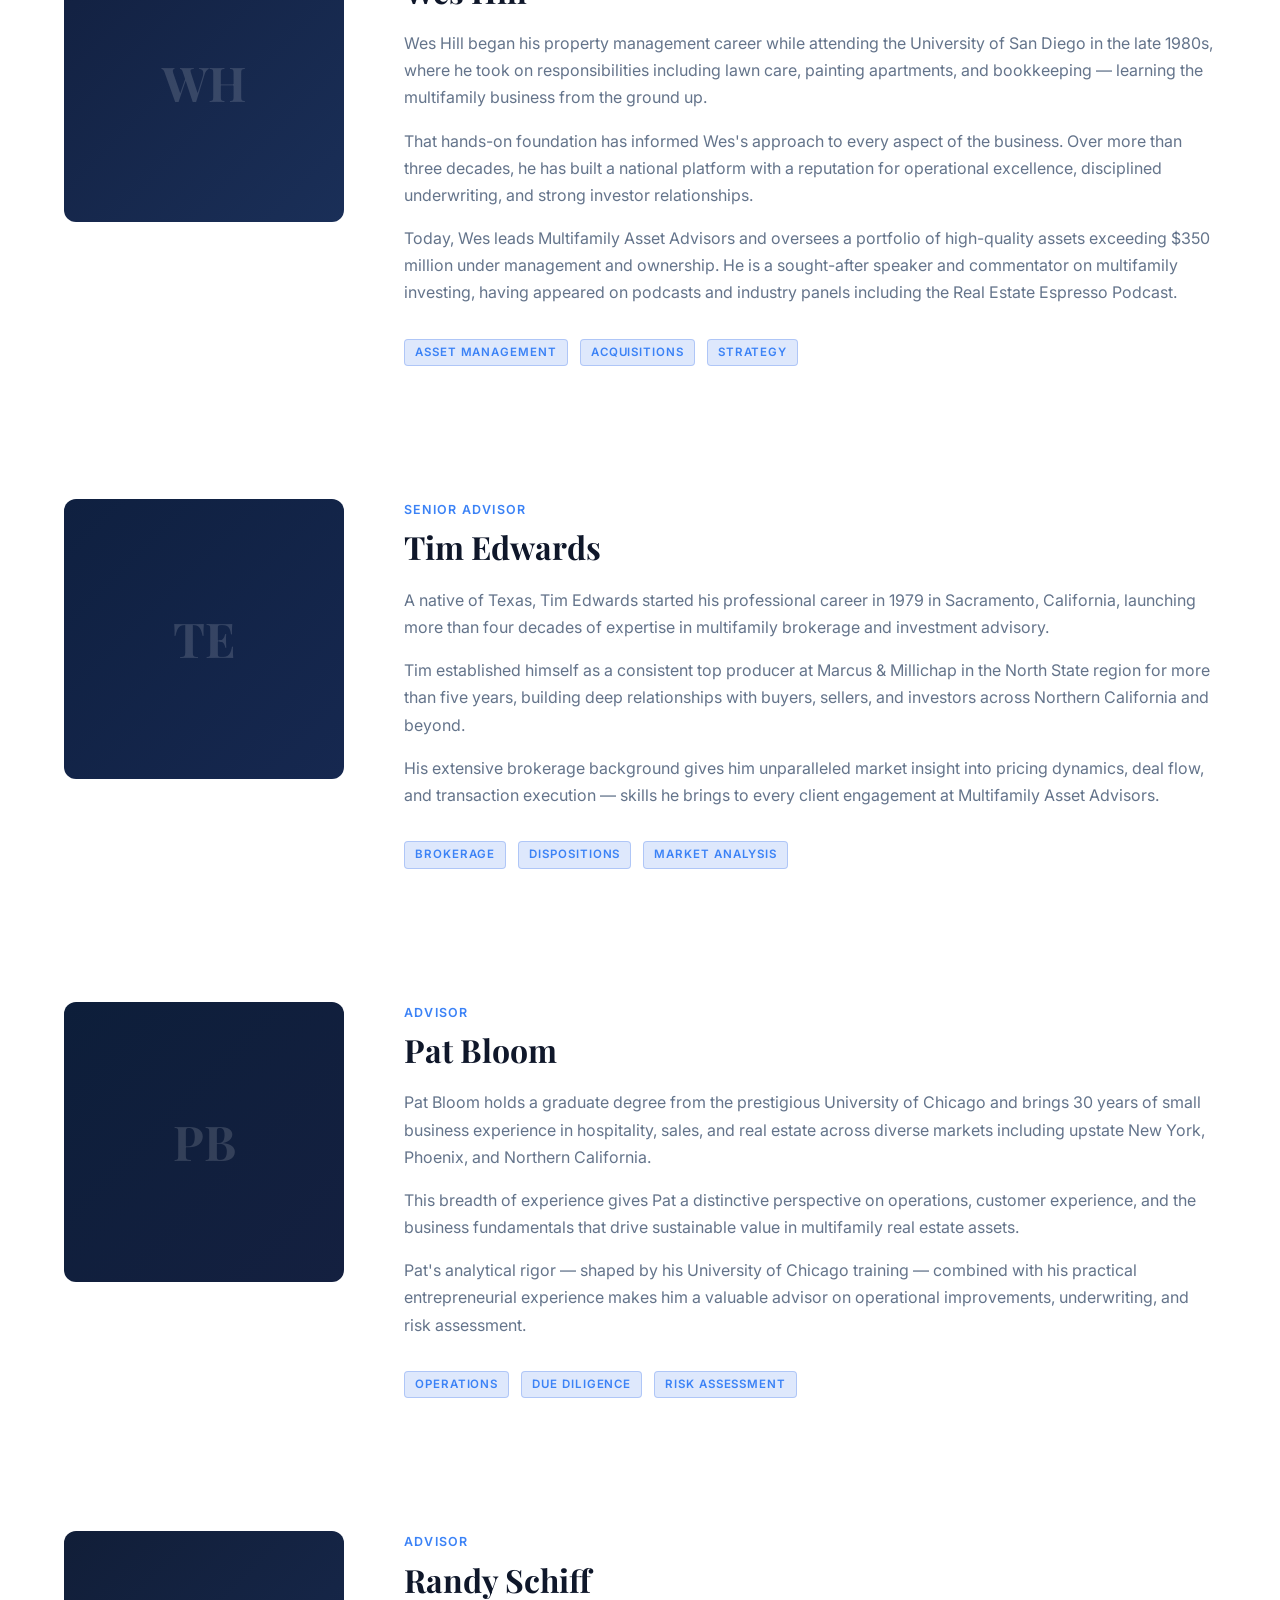
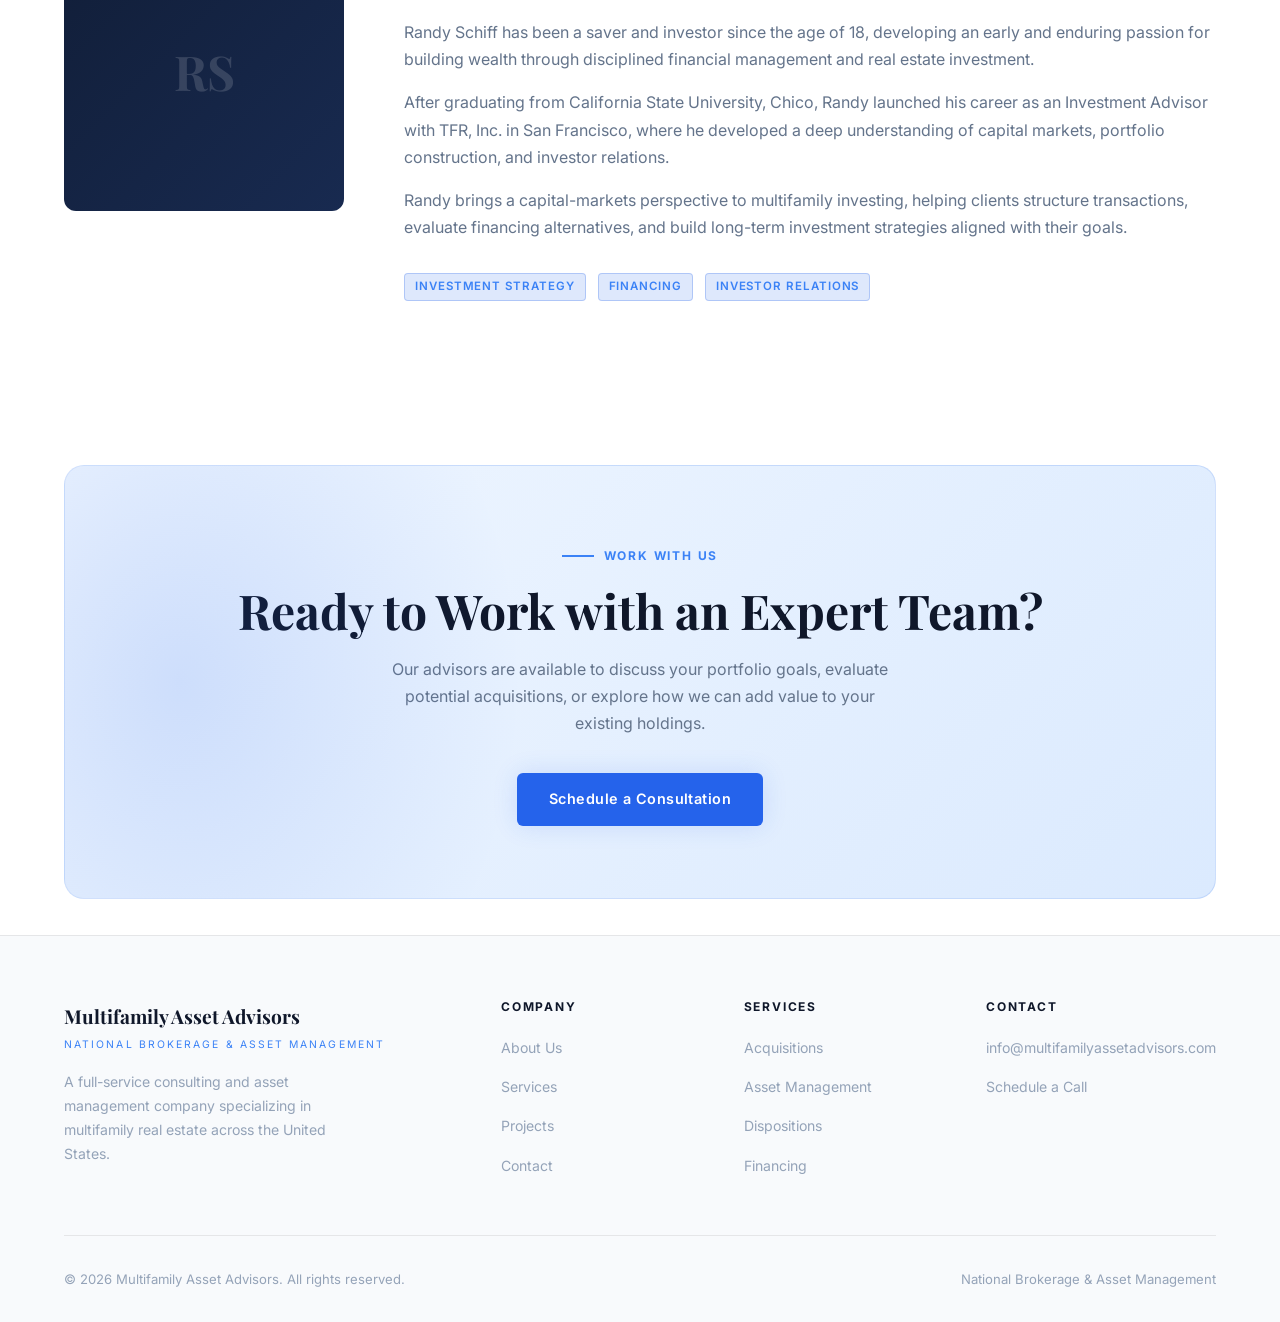
==== commit d1cc1ac7: "UI tweaks: logo size, button text color, section spacing - Increase nav logo font size 50% (1.3rem →" ====
--- a/about.html
+++ b/about.html
@@ -10,7 +10,7 @@
   <link href="https://fonts.googleapis.com/css2?family=Inter:wght@400;500;600;700&family=Playfair+Display:wght@400;600;700&display=swap" rel="stylesheet" />
   <link rel="stylesheet" href="assets/css/styles.css" />
 </head>
-<body>
+<body class="page-about">
 
   <!-- NAVIGATION -->
   <nav class="nav" id="nav">
--- a/assets/css/styles.css
+++ b/assets/css/styles.css
@@ -1,30 +1,30 @@
 /* ============================================
    Multifamily Asset Advisors - Main Stylesheet
-   Bold & Modern | Dark Navy + Electric Blue
+   Clean & Minimal | White + Blue
    ============================================ */
 
 /* ---------- CSS Variables ---------- */
 :root {
-  --navy-dark: #060F1E;
-  --navy: #0A1628;
-  --navy-mid: #122040;
-  --navy-light: #1A2F58;
+  --navy-dark: #FFFFFF;
+  --navy: #F8FAFC;
+  --navy-mid: #F1F5F9;
+  --navy-light: #E2E8F0;
   --blue: #2563EB;
   --blue-bright: #3B82F6;
-  --blue-glow: rgba(37, 99, 235, 0.25);
+  --blue-glow: rgba(37, 99, 235, 0.15);
   --gold: #F59E0B;
   --gold-light: #FCD34D;
-  --white: #FFFFFF;
-  --off-white: #F1F5F9;
-  --gray-200: #E2E8F0;
-  --gray-400: #94A3B8;
-  --gray-600: #475569;
+  --white: #0F172A;
+  --off-white: #1E293B;
+  --gray-200: #334155;
+  --gray-400: #64748B;
+  --gray-600: #94A3B8;
   --font-sans: 'Inter', system-ui, -apple-system, sans-serif;
   --font-display: 'Playfair Display', 'Georgia', serif;
   --transition: 0.3s cubic-bezier(0.4, 0, 0.2, 1);
   --radius: 12px;
-  --shadow-md: 0 4px 24px rgba(0,0,0,0.3);
-  --shadow-lg: 0 8px 40px rgba(0,0,0,0.4);
+  --shadow-md: 0 4px 24px rgba(0,0,0,0.08);
+  --shadow-lg: 0 8px 40px rgba(0,0,0,0.12);
 }
 
 /* ---------- Reset & Base ---------- */
@@ -72,6 +72,12 @@
 
 .section { padding: 100px 0; }
 .section-sm { padding: 60px 0; }
+
+/* Tighter spacing for About and Services pages */
+body.page-about .section,
+body.page-services .section { padding: 56px 0; }
+body.page-about .section-sm,
+body.page-services .section-sm { padding: 36px 0; }
 
 .section-label {
   display: inline-flex;
@@ -119,7 +125,7 @@
 
 .btn-primary {
   background: var(--blue);
-  color: var(--white);
+  color: #FFFFFF;
   box-shadow: 0 0 24px var(--blue-glow);
 }
 
@@ -132,7 +138,7 @@
 .btn-outline {
   background: transparent;
   color: var(--white);
-  border: 1.5px solid rgba(255,255,255,0.25);
+  border: 1.5px solid rgba(0,0,0,0.2);
 }
 
 .btn-outline:hover {
@@ -164,11 +170,11 @@
 }
 
 .nav.scrolled {
-  background: rgba(6, 15, 30, 0.95);
+  background: rgba(255, 255, 255, 0.95);
   backdrop-filter: blur(20px);
   -webkit-backdrop-filter: blur(20px);
   padding: 14px 0;
-  border-bottom: 1px solid rgba(255,255,255,0.06);
+  border-bottom: 1px solid rgba(0,0,0,0.08);
 }
 
 .nav-inner {
@@ -185,14 +191,14 @@
 
 .nav-logo-main {
   font-family: var(--font-display);
-  font-size: 1.3rem;
+  font-size: 1.95rem;
   font-weight: 700;
   color: var(--white);
   letter-spacing: -0.01em;
 }
 
 .nav-logo-sub {
-  font-size: 0.65rem;
+  font-size: 0.975rem;
   font-weight: 600;
   letter-spacing: 0.2em;
   text-transform: uppercase;
@@ -213,6 +219,9 @@
   transition: var(--transition);
   position: relative;
 }
+
+.nav-logo-main { color: var(--white) !important; }
+.nav-hamburger span { background: var(--white) !important; }
 
 .nav-links a::after {
   content: '';
@@ -261,7 +270,7 @@
   position: fixed;
   inset: 0;
   z-index: 99;
-  background: var(--navy-dark);
+  background: #FFFFFF;
   flex-direction: column;
   align-items: center;
   justify-content: center;
@@ -288,6 +297,19 @@
   color: var(--white);
   font-size: 2rem;
   cursor: pointer;
+}
+
+/* ---------- Hero bg overrides for light theme ---------- */
+.hero-bg {
+  background:
+    radial-gradient(ellipse 80% 60% at 60% 40%, rgba(37,99,235,0.07) 0%, transparent 70%),
+    radial-gradient(ellipse 60% 40% at 20% 80%, rgba(37,99,235,0.04) 0%, transparent 60%) !important;
+}
+
+.hero-grid {
+  background-image:
+    linear-gradient(rgba(37,99,235,0.04) 1px, transparent 1px),
+    linear-gradient(90deg, rgba(37,99,235,0.04) 1px, transparent 1px) !important;
 }
 
 /* ---------- Hero ---------- */
@@ -378,7 +400,7 @@
   gap: 48px;
   flex-wrap: wrap;
   padding-top: 40px;
-  border-top: 1px solid rgba(255,255,255,0.08);
+  border-top: 1px solid rgba(0,0,0,0.1);
 }
 
 .hero-stat-value {
@@ -403,7 +425,7 @@
 /* ---------- Cards ---------- */
 .card {
   background: var(--navy-mid);
-  border: 1px solid rgba(255,255,255,0.06);
+  border: 1px solid rgba(0,0,0,0.07);
   border-radius: var(--radius);
   padding: 36px;
   transition: var(--transition);
@@ -439,7 +461,7 @@
 /* ---------- Team Cards ---------- */
 .team-card {
   background: var(--navy-mid);
-  border: 1px solid rgba(255,255,255,0.06);
+  border: 1px solid rgba(0,0,0,0.07);
   border-radius: var(--radius);
   overflow: hidden;
   transition: var(--transition);
@@ -500,8 +522,8 @@
 /* ---------- Stats Bar ---------- */
 .stats-bar {
   background: var(--navy-mid);
-  border-top: 1px solid rgba(255,255,255,0.06);
-  border-bottom: 1px solid rgba(255,255,255,0.06);
+  border-top: 1px solid rgba(0,0,0,0.07);
+  border-bottom: 1px solid rgba(0,0,0,0.07);
   padding: 40px 0;
 }
 
@@ -538,13 +560,13 @@
 .divider {
   width: 100%;
   height: 1px;
-  background: linear-gradient(90deg, transparent, rgba(255,255,255,0.08), transparent);
+  background: linear-gradient(90deg, transparent, rgba(0,0,0,0.1), transparent);
 }
 
 /* ---------- CTA Section ---------- */
 .cta-section {
-  background: linear-gradient(135deg, var(--navy-mid) 0%, rgba(37,99,235,0.15) 100%);
-  border: 1px solid rgba(37,99,235,0.2);
+  background: linear-gradient(135deg, #EFF6FF 0%, #DBEAFE 100%);
+  border: 1px solid rgba(37,99,235,0.15);
   border-radius: 20px;
   padding: 72px 60px;
   text-align: center;
@@ -568,8 +590,8 @@
 
 /* ---------- Footer ---------- */
 .footer {
-  background: var(--navy-dark);
-  border-top: 1px solid rgba(255,255,255,0.06);
+  background: #F8FAFC;
+  border-top: 1px solid rgba(0,0,0,0.08);
   padding: 64px 0 32px;
 }
 
@@ -624,7 +646,7 @@
 
 .footer-bottom {
   padding-top: 32px;
-  border-top: 1px solid rgba(255,255,255,0.06);
+  border-top: 1px solid rgba(0,0,0,0.08);
   display: flex;
   align-items: center;
   justify-content: space-between;
@@ -664,7 +686,7 @@
   gap: 60px;
   align-items: center;
   padding: 60px 0;
-  border-bottom: 1px solid rgba(255,255,255,0.06);
+  border-bottom: 1px solid rgba(0,0,0,0.08);
 }
 
 .service-detail:last-child { border-bottom: none; }
@@ -704,7 +726,7 @@
 /* ---------- Project Cards ---------- */
 .project-card {
   background: var(--navy-mid);
-  border: 1px solid rgba(255,255,255,0.06);
+  border: 1px solid rgba(0,0,0,0.07);
   border-radius: var(--radius);
   overflow: hidden;
   transition: var(--transition);
@@ -763,7 +785,7 @@
   gap: 20px;
   margin-top: 16px;
   padding-top: 16px;
-  border-top: 1px solid rgba(255,255,255,0.06);
+  border-top: 1px solid rgba(0,0,0,0.08);
 }
 
 .project-meta-item {
@@ -830,7 +852,7 @@
 
 .form-card {
   background: var(--navy-mid);
-  border: 1px solid rgba(255,255,255,0.06);
+  border: 1px solid rgba(0,0,0,0.07);
   border-radius: var(--radius);
   padding: 40px;
 }
@@ -854,8 +876,8 @@
 .form-group textarea {
   width: 100%;
   padding: 12px 16px;
-  background: rgba(255,255,255,0.04);
-  border: 1px solid rgba(255,255,255,0.1);
+  background: #FFFFFF;
+  border: 1px solid rgba(0,0,0,0.12);
   border-radius: 8px;
   color: var(--white);
   font-family: var(--font-sans);
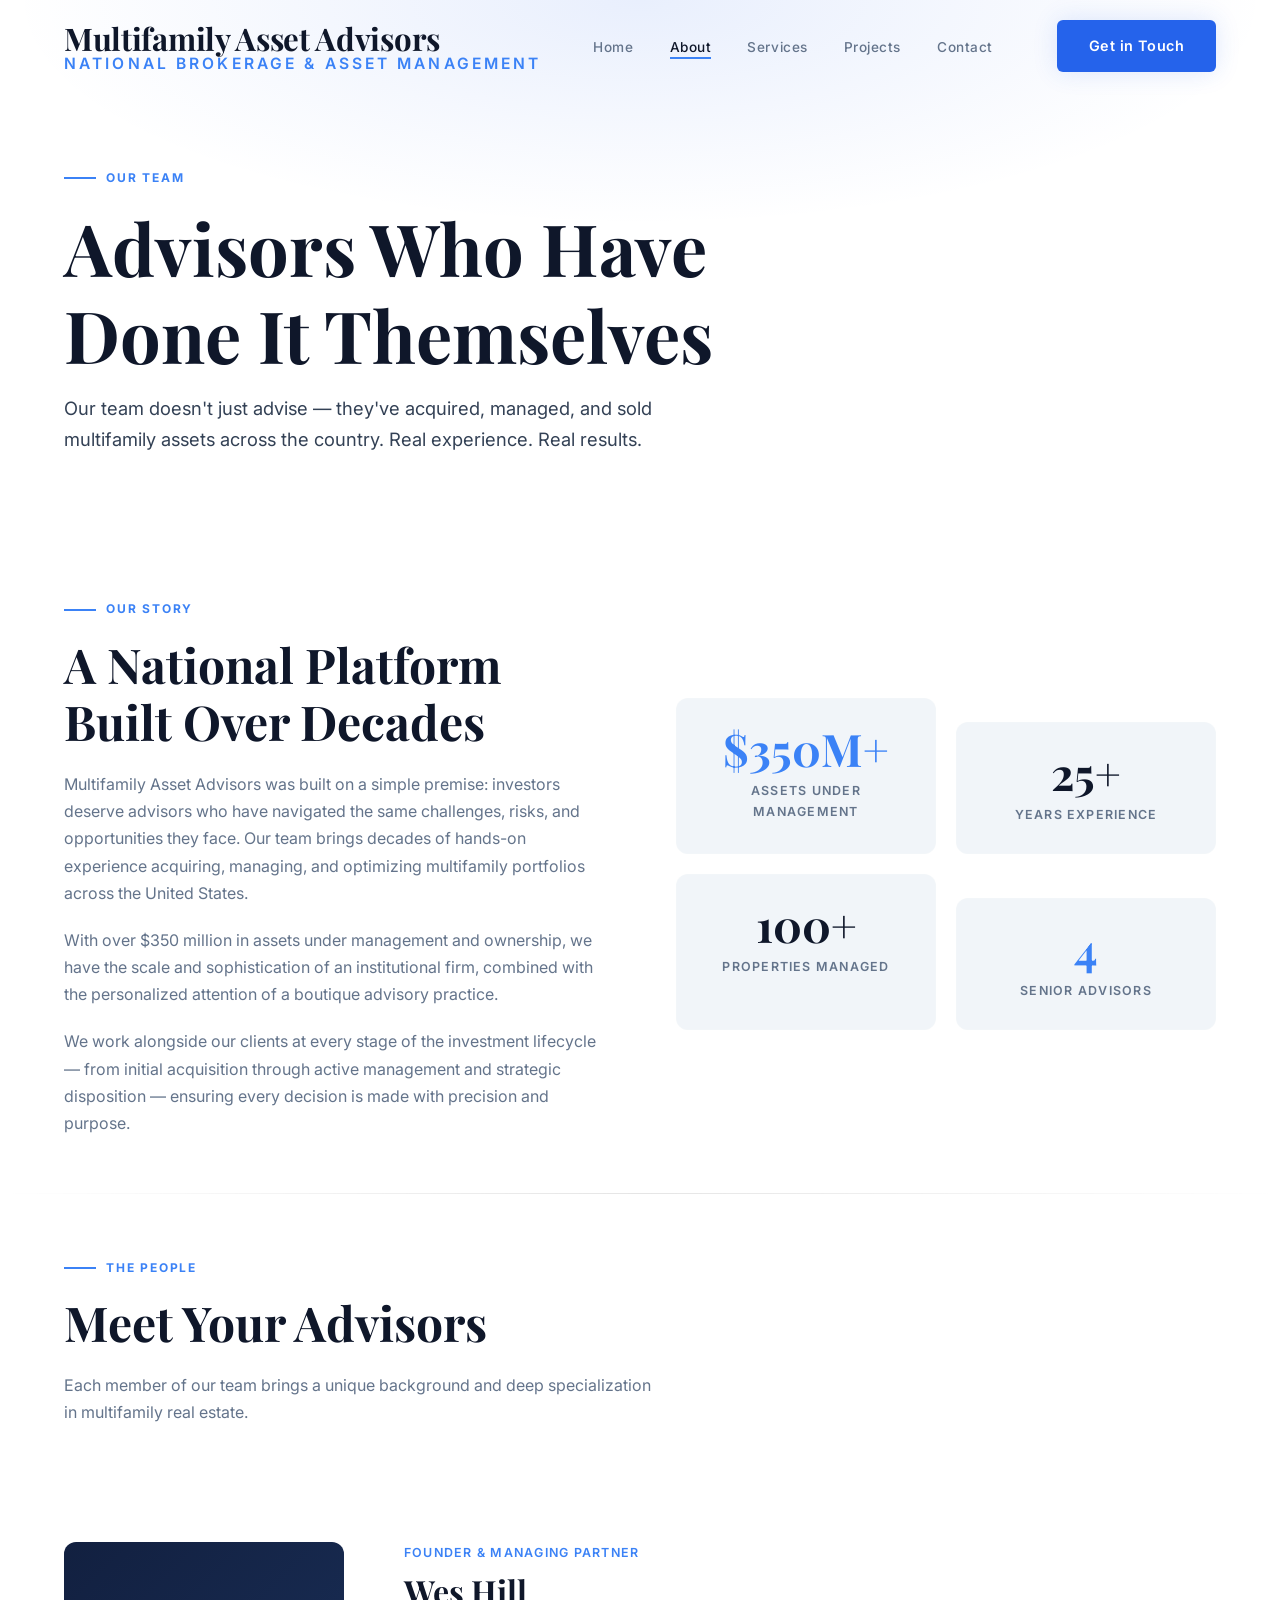
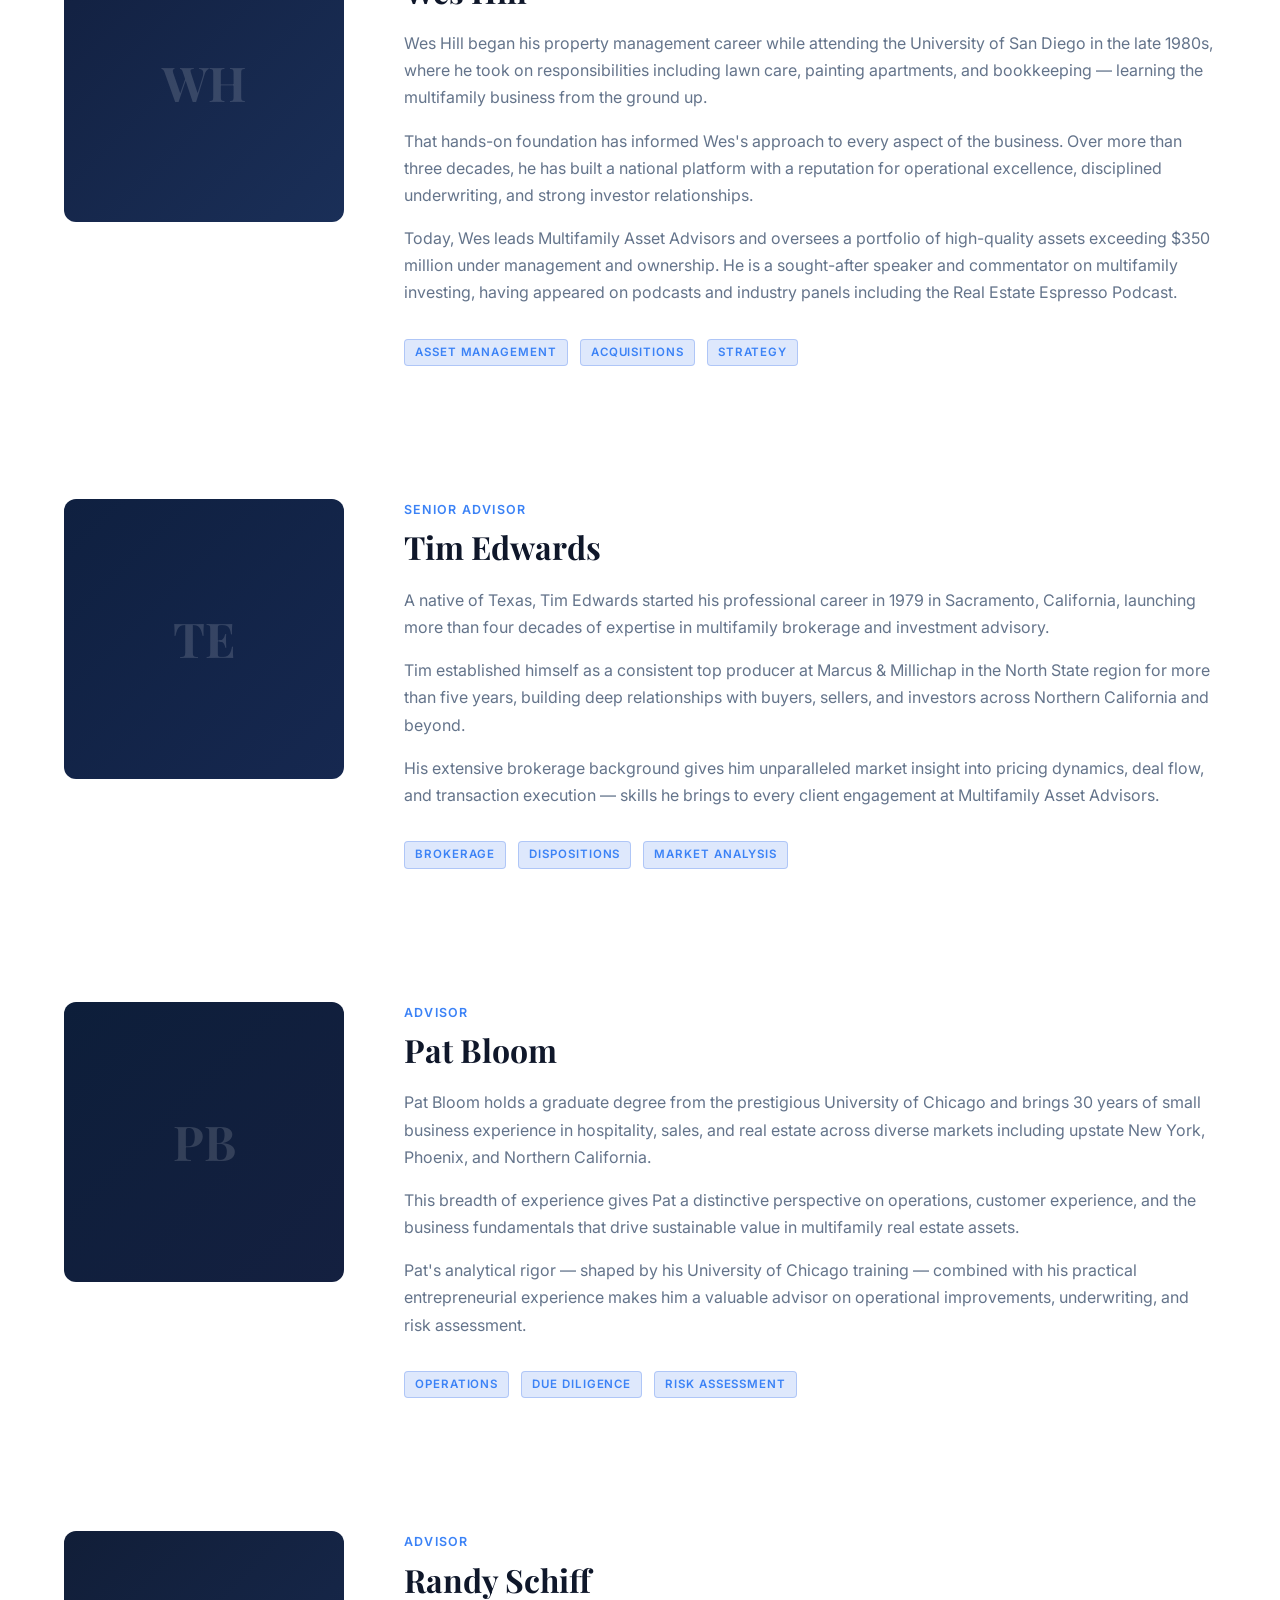
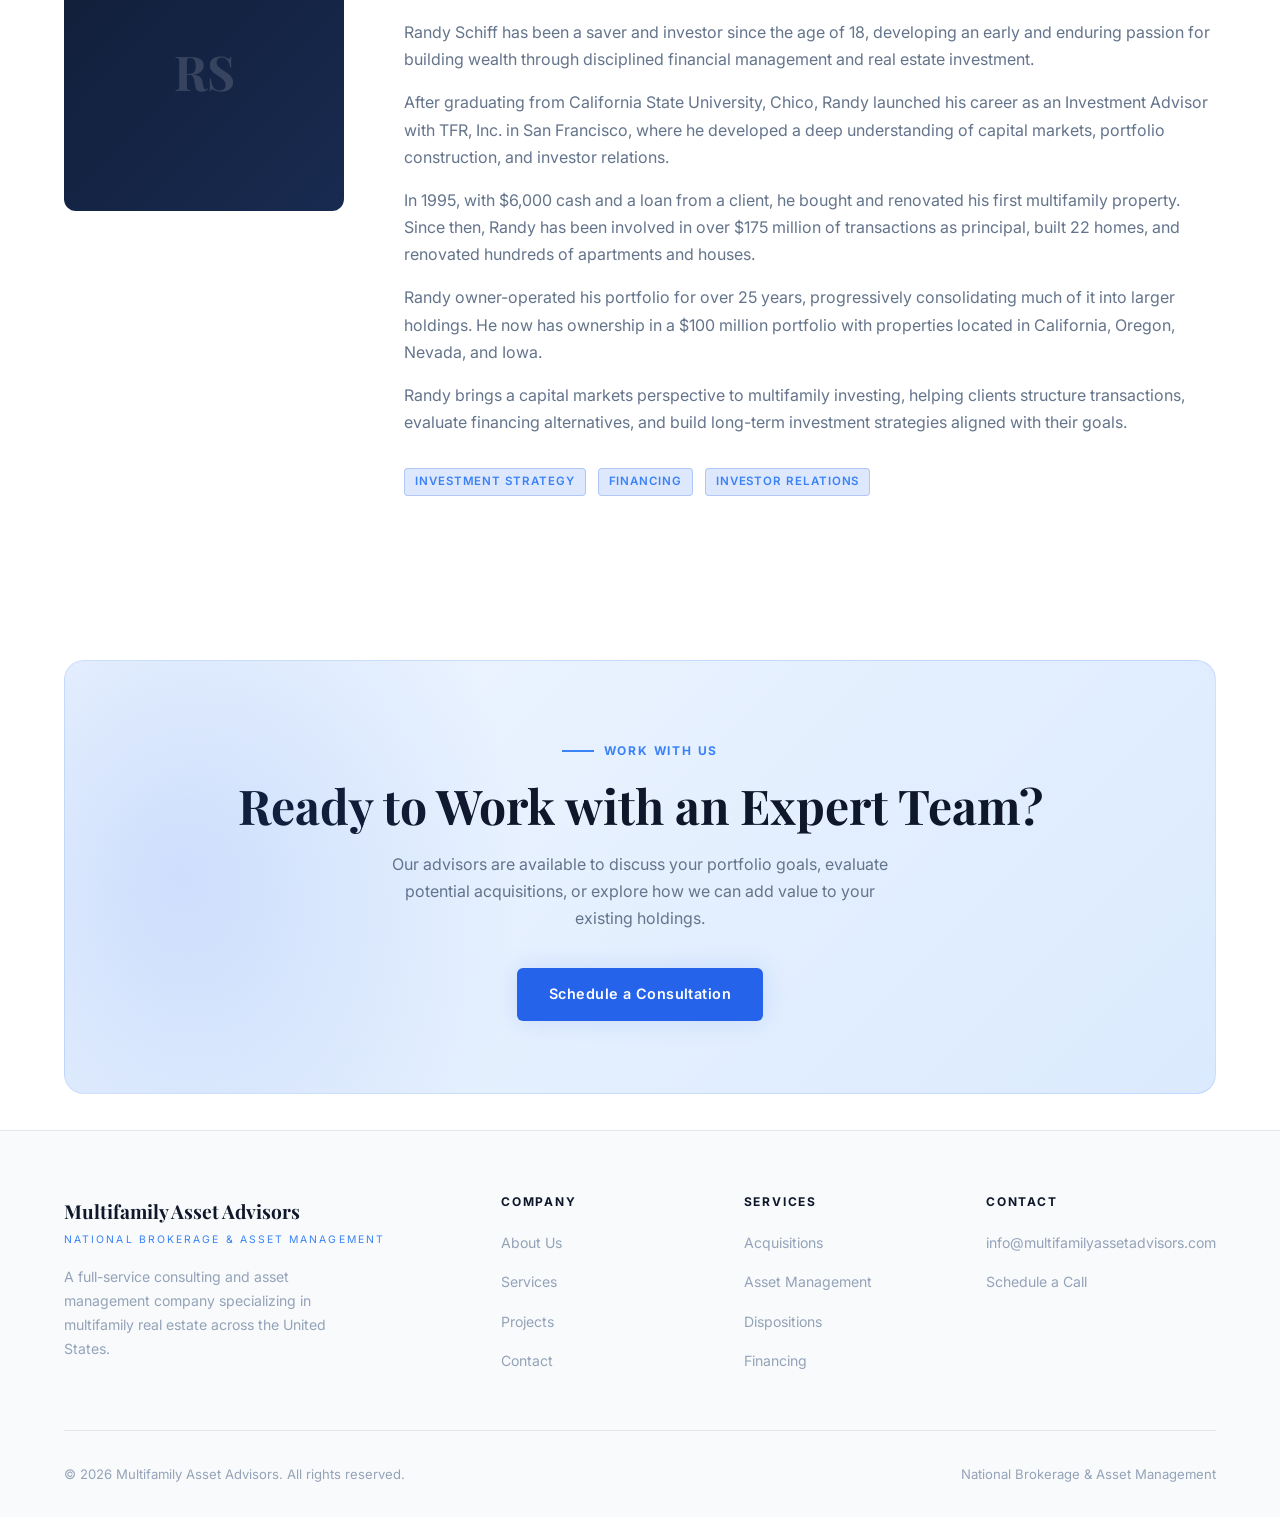
==== commit 38fd0d36: "Update about.html" ====
--- a/about.html
+++ b/about.html
@@ -235,8 +235,18 @@
             as an Investment Advisor with TFR, Inc. in San Francisco, where he developed
             a deep understanding of capital markets, portfolio construction, and investor relations.
           </p>
+          <p style="margin-bottom: 16px;">
+            In 1995, with $6,000 cash and a loan from a client, he bought and renovated his first
+            multifamily property. Since then, Randy has been involved in over $175 million of 
+            transactions as principal, built 22 homes, and renovated hundreds of apartments and houses.
+          </p>
+          <p style="margin-bottom: 16px;">
+            Randy owner-operated his portfolio for over 25 years, progressively consolidating 
+            much of it into larger holdings. He now has ownership in a $100 million portfolio with 
+            properties located in California, Oregon, Nevada, and Iowa.
+          </p>
           <p style="margin-bottom: 32px;">
-            Randy brings a capital-markets perspective to multifamily investing, helping clients
+            Randy brings a capital markets perspective to multifamily investing, helping clients
             structure transactions, evaluate financing alternatives, and build long-term
             investment strategies aligned with their goals.
           </p>
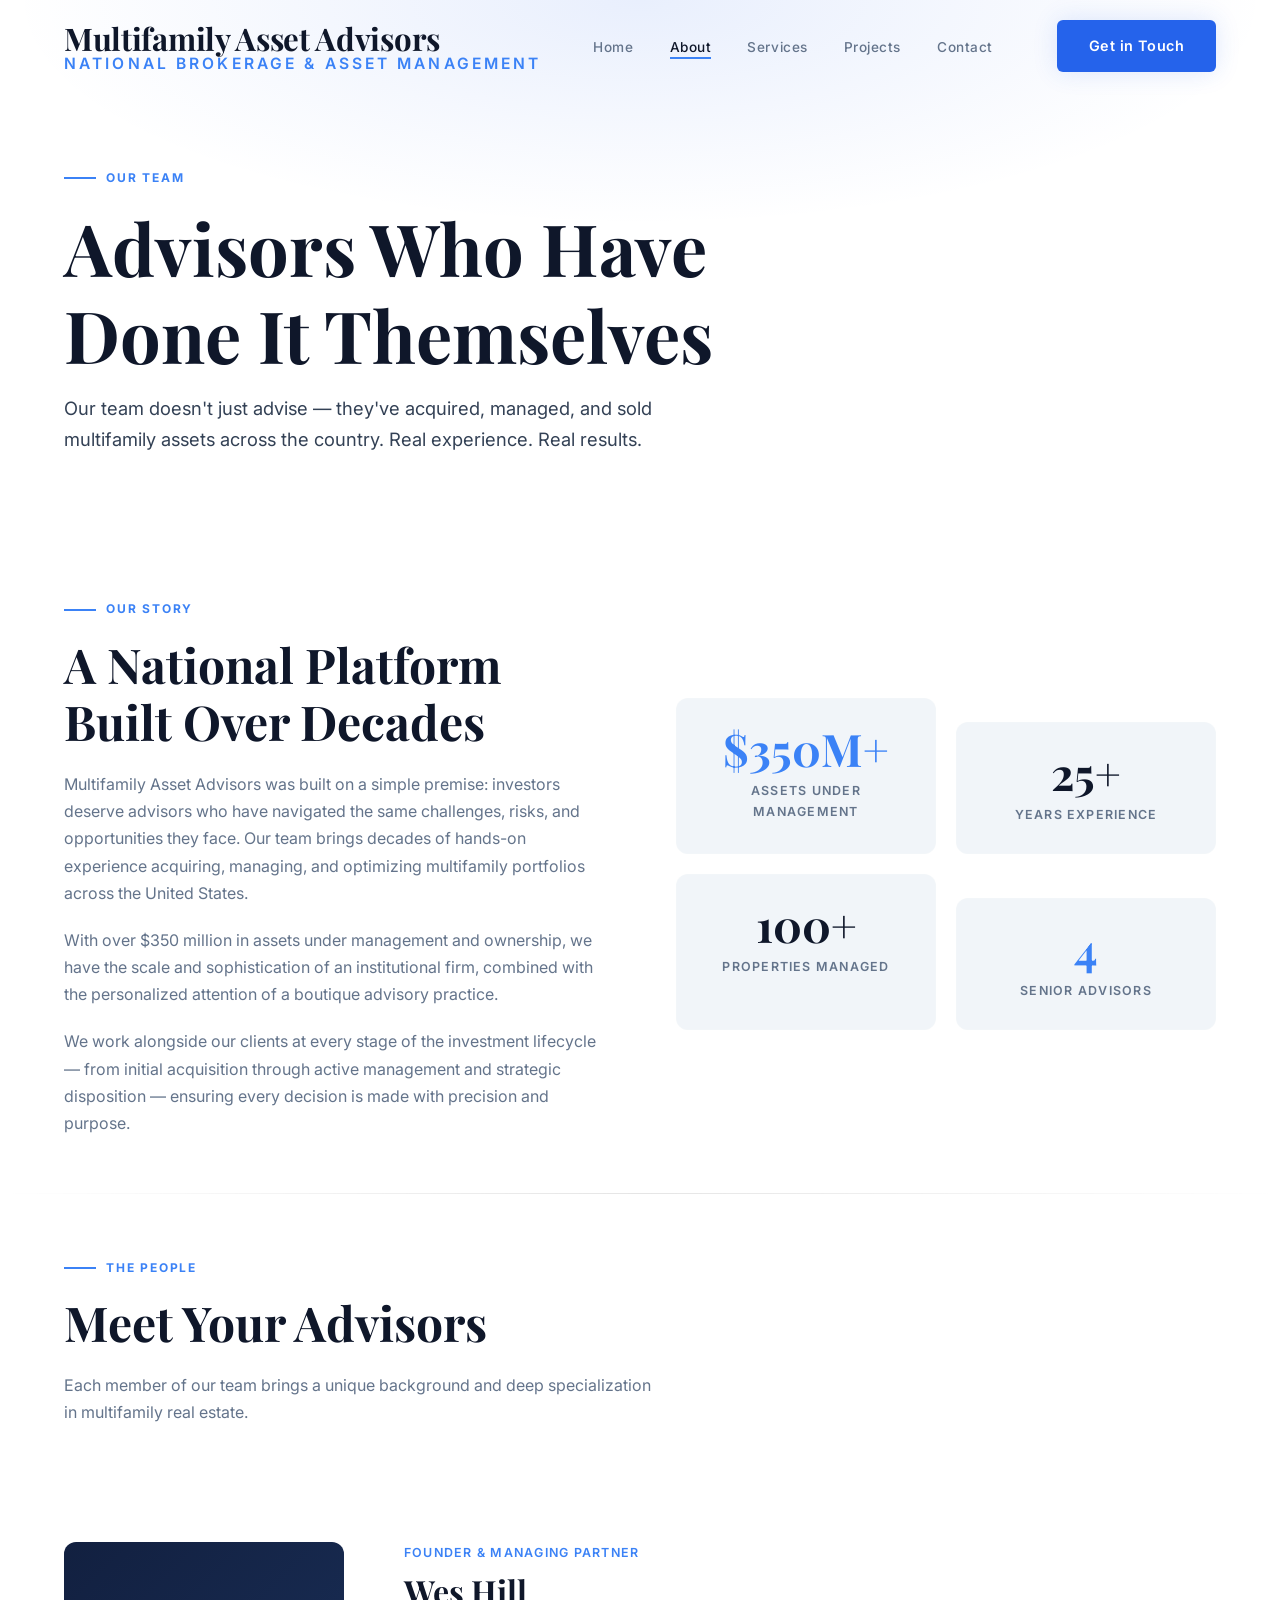
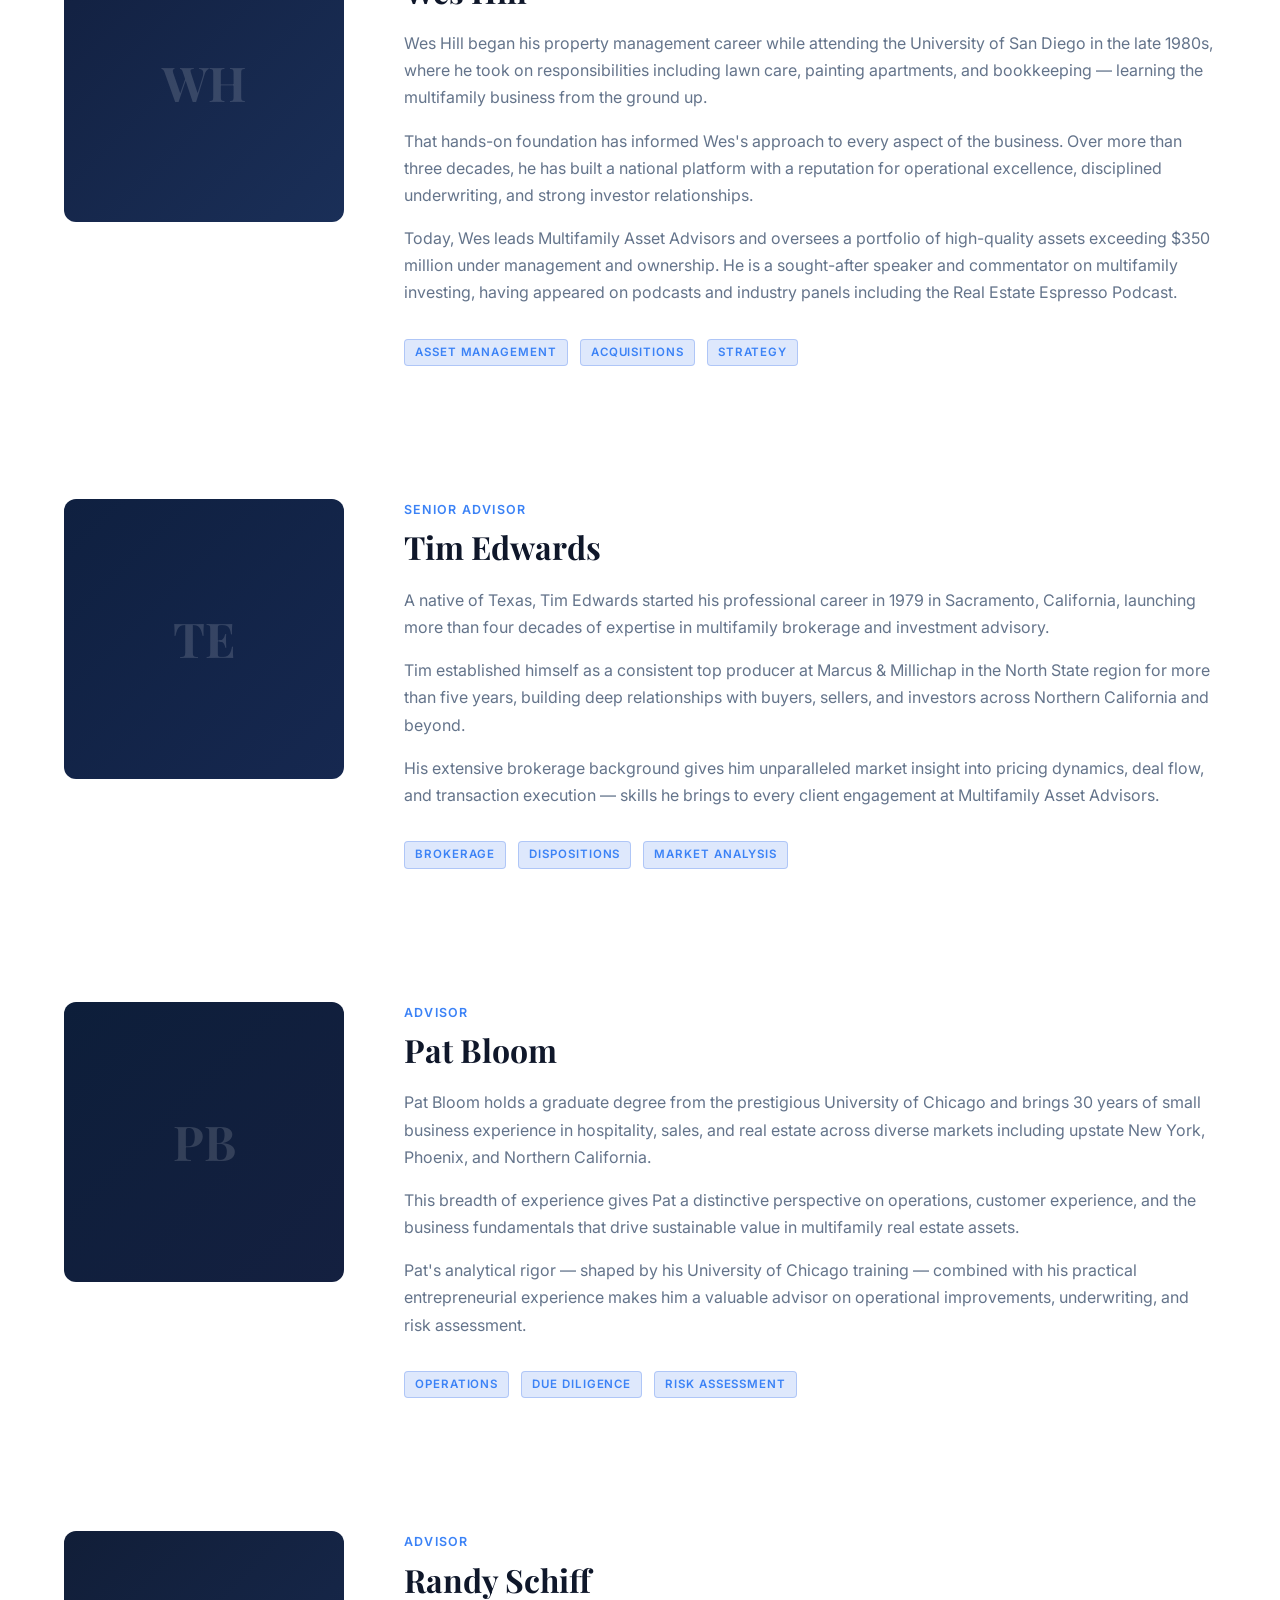
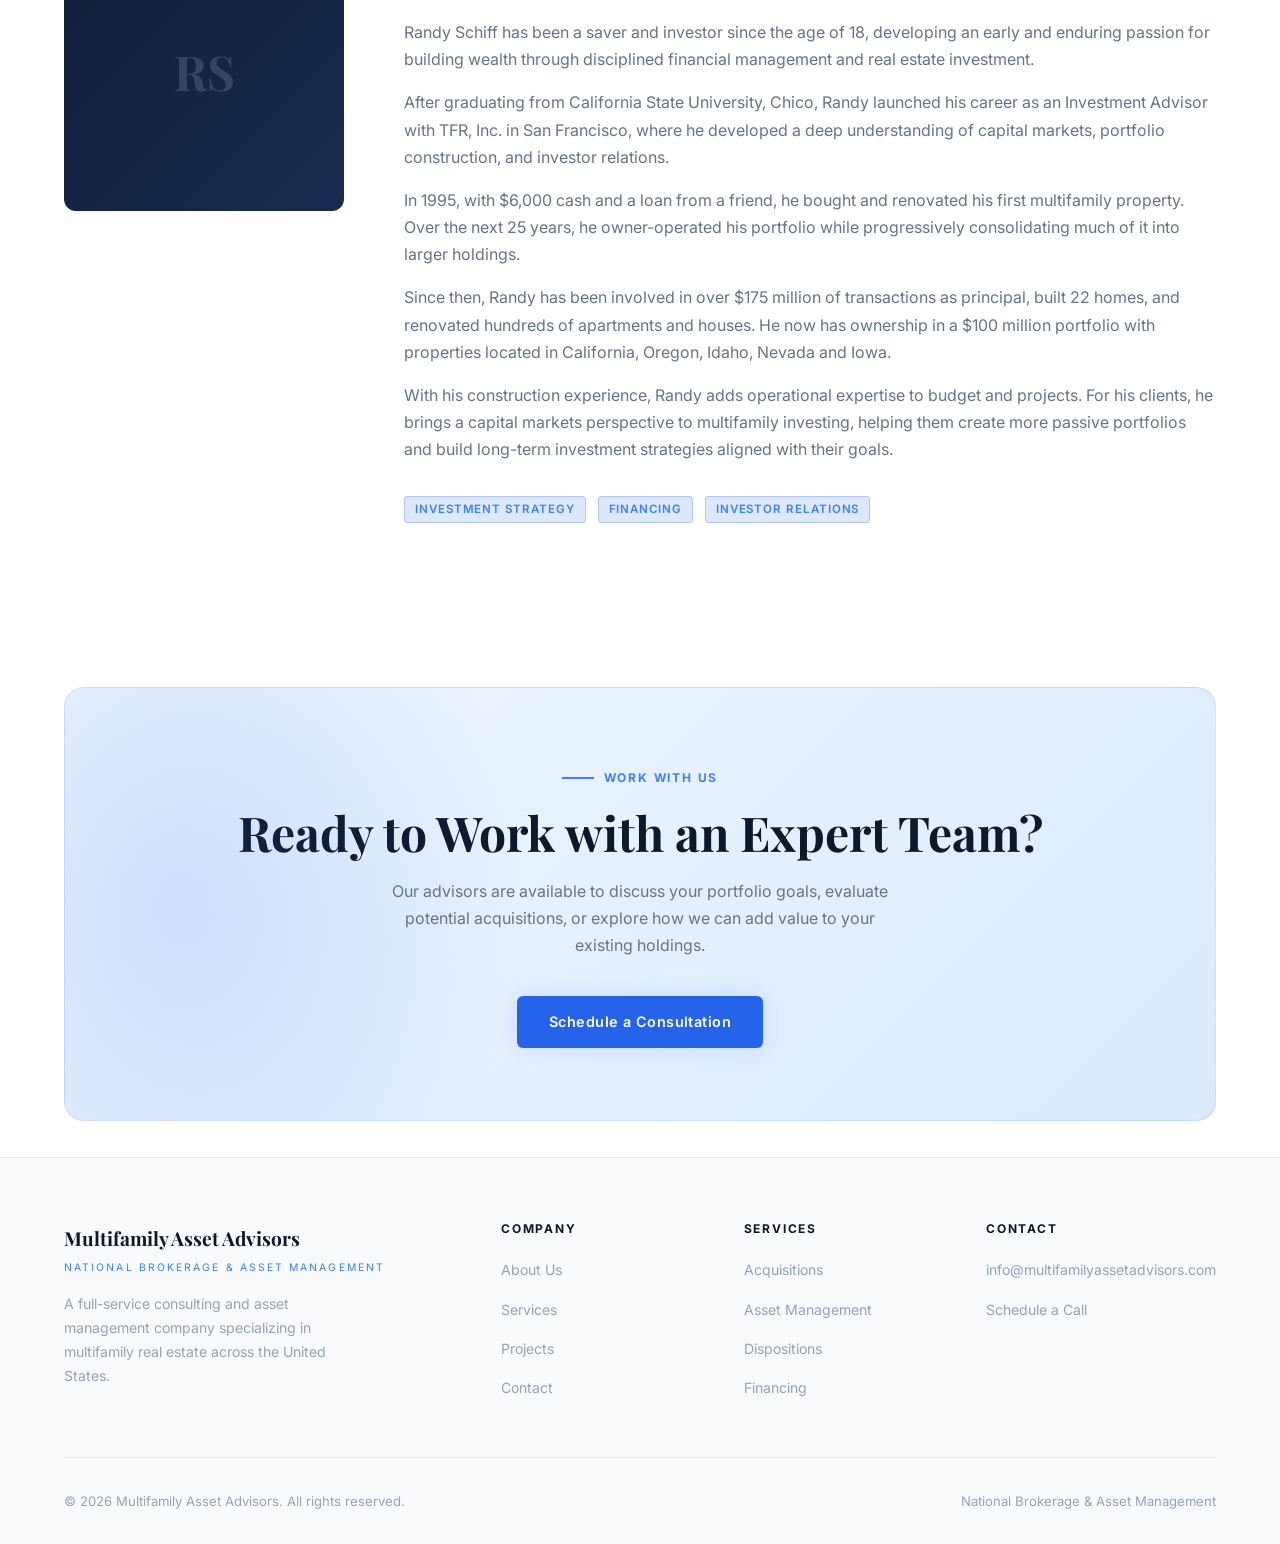
==== commit 4b29739e: "Update about.html" ====
--- a/about.html
+++ b/about.html
@@ -236,19 +236,21 @@
             a deep understanding of capital markets, portfolio construction, and investor relations.
           </p>
           <p style="margin-bottom: 16px;">
-            In 1995, with $6,000 cash and a loan from a client, he bought and renovated his first
-            multifamily property. Since then, Randy has been involved in over $175 million of 
-            transactions as principal, built 22 homes, and renovated hundreds of apartments and houses.
-          </p>
-          <p style="margin-bottom: 16px;">
-            Randy owner-operated his portfolio for over 25 years, progressively consolidating 
-            much of it into larger holdings. He now has ownership in a $100 million portfolio with 
-            properties located in California, Oregon, Nevada, and Iowa.
+            In 1995, with $6,000 cash and a loan from a friend, he bought and renovated his first
+            multifamily property. Over the next 25 years, he owner-operated his portfolio while
+            progressively consolidating much of it into larger holdings. 
+          </p>
+          <p style="margin-bottom: 16px;">
+            Since then, Randy has been involved in over $175 million of transactions as principal,
+            built 22 homes, and renovated hundreds of apartments and houses. He now has ownership
+            in a $100 million portfolio with properties located in California, Oregon, Idaho,
+            Nevada and Iowa.           
           </p>
           <p style="margin-bottom: 32px;">
-            Randy brings a capital markets perspective to multifamily investing, helping clients
-            structure transactions, evaluate financing alternatives, and build long-term
-            investment strategies aligned with their goals.
+            With his construction experience, Randy adds operational expertise to budget and projects.
+            For his clients, he brings a capital markets perspective to multifamily investing, helping
+            them create more passive portfolios and build long-term investment strategies aligned
+            with their goals.
           </p>
           <div style="display: flex; gap: 12px; flex-wrap: wrap;">
             <span class="project-tag">Investment Strategy</span>
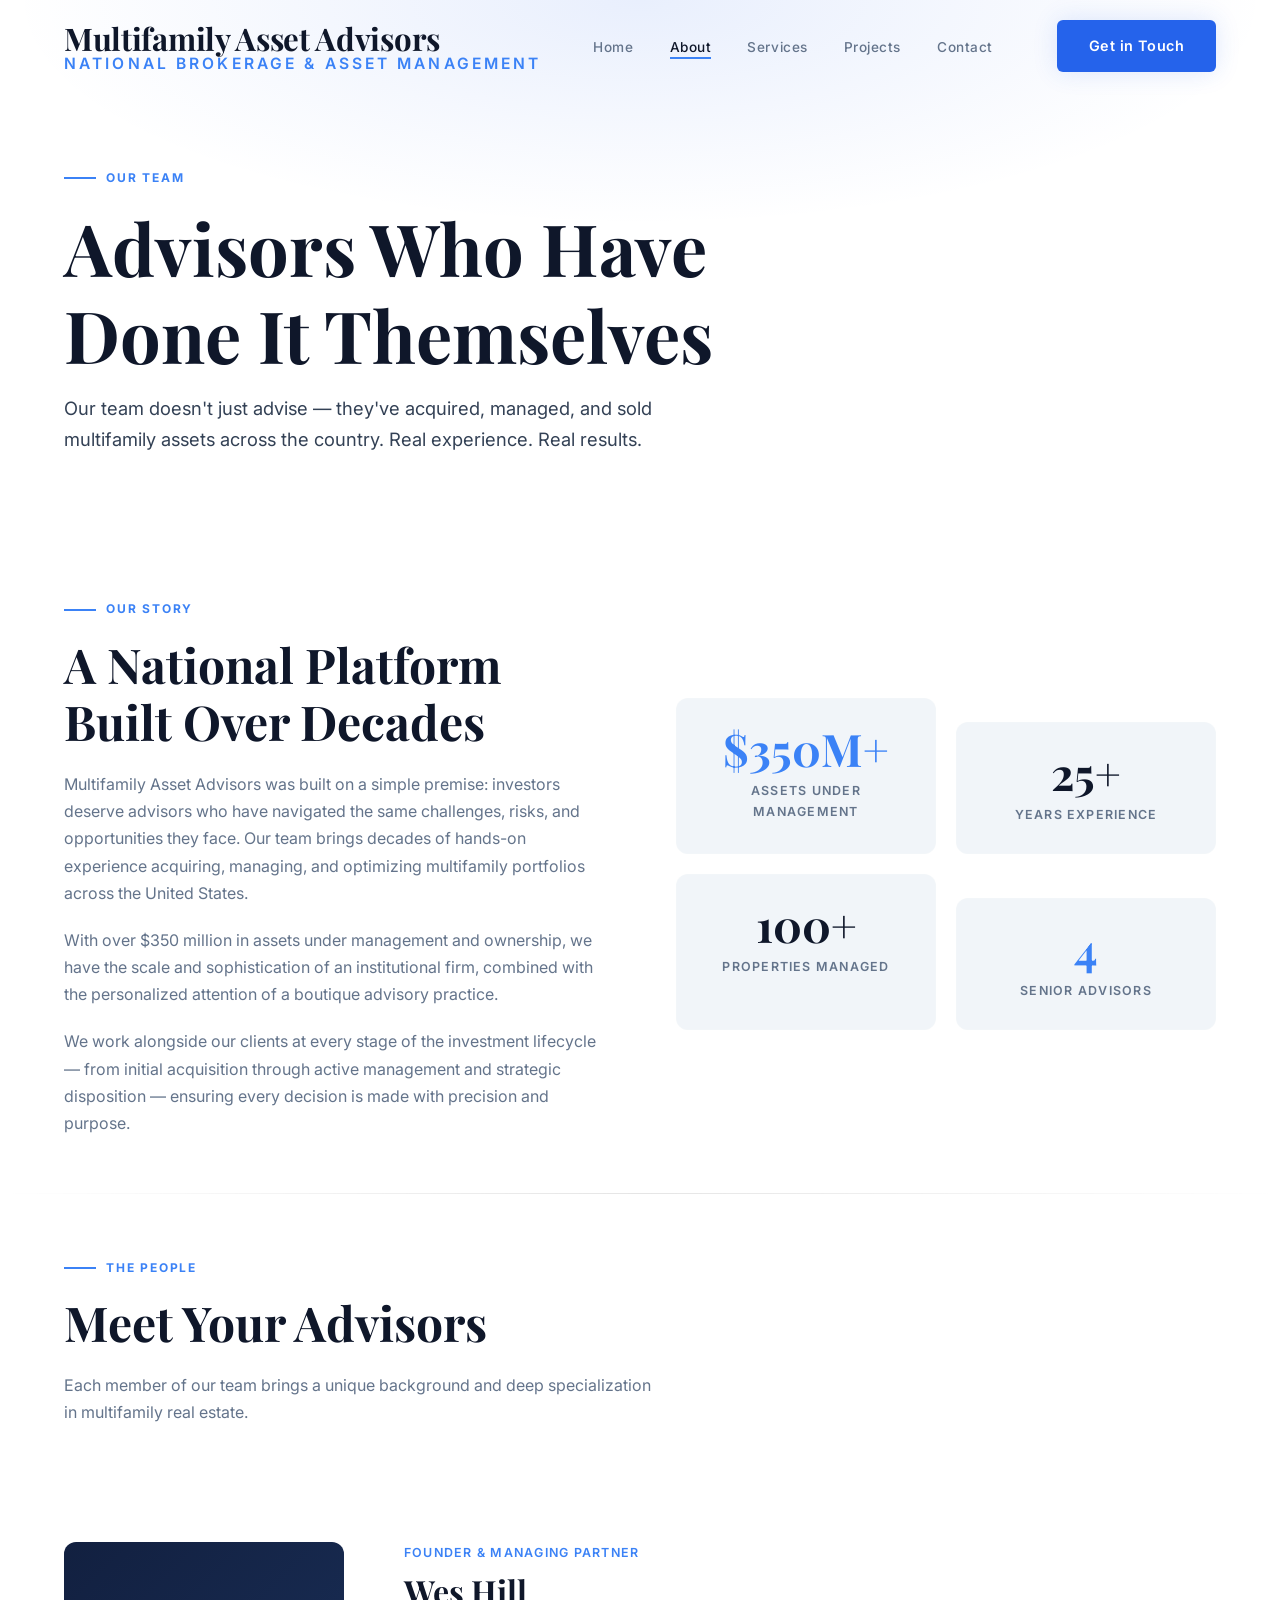
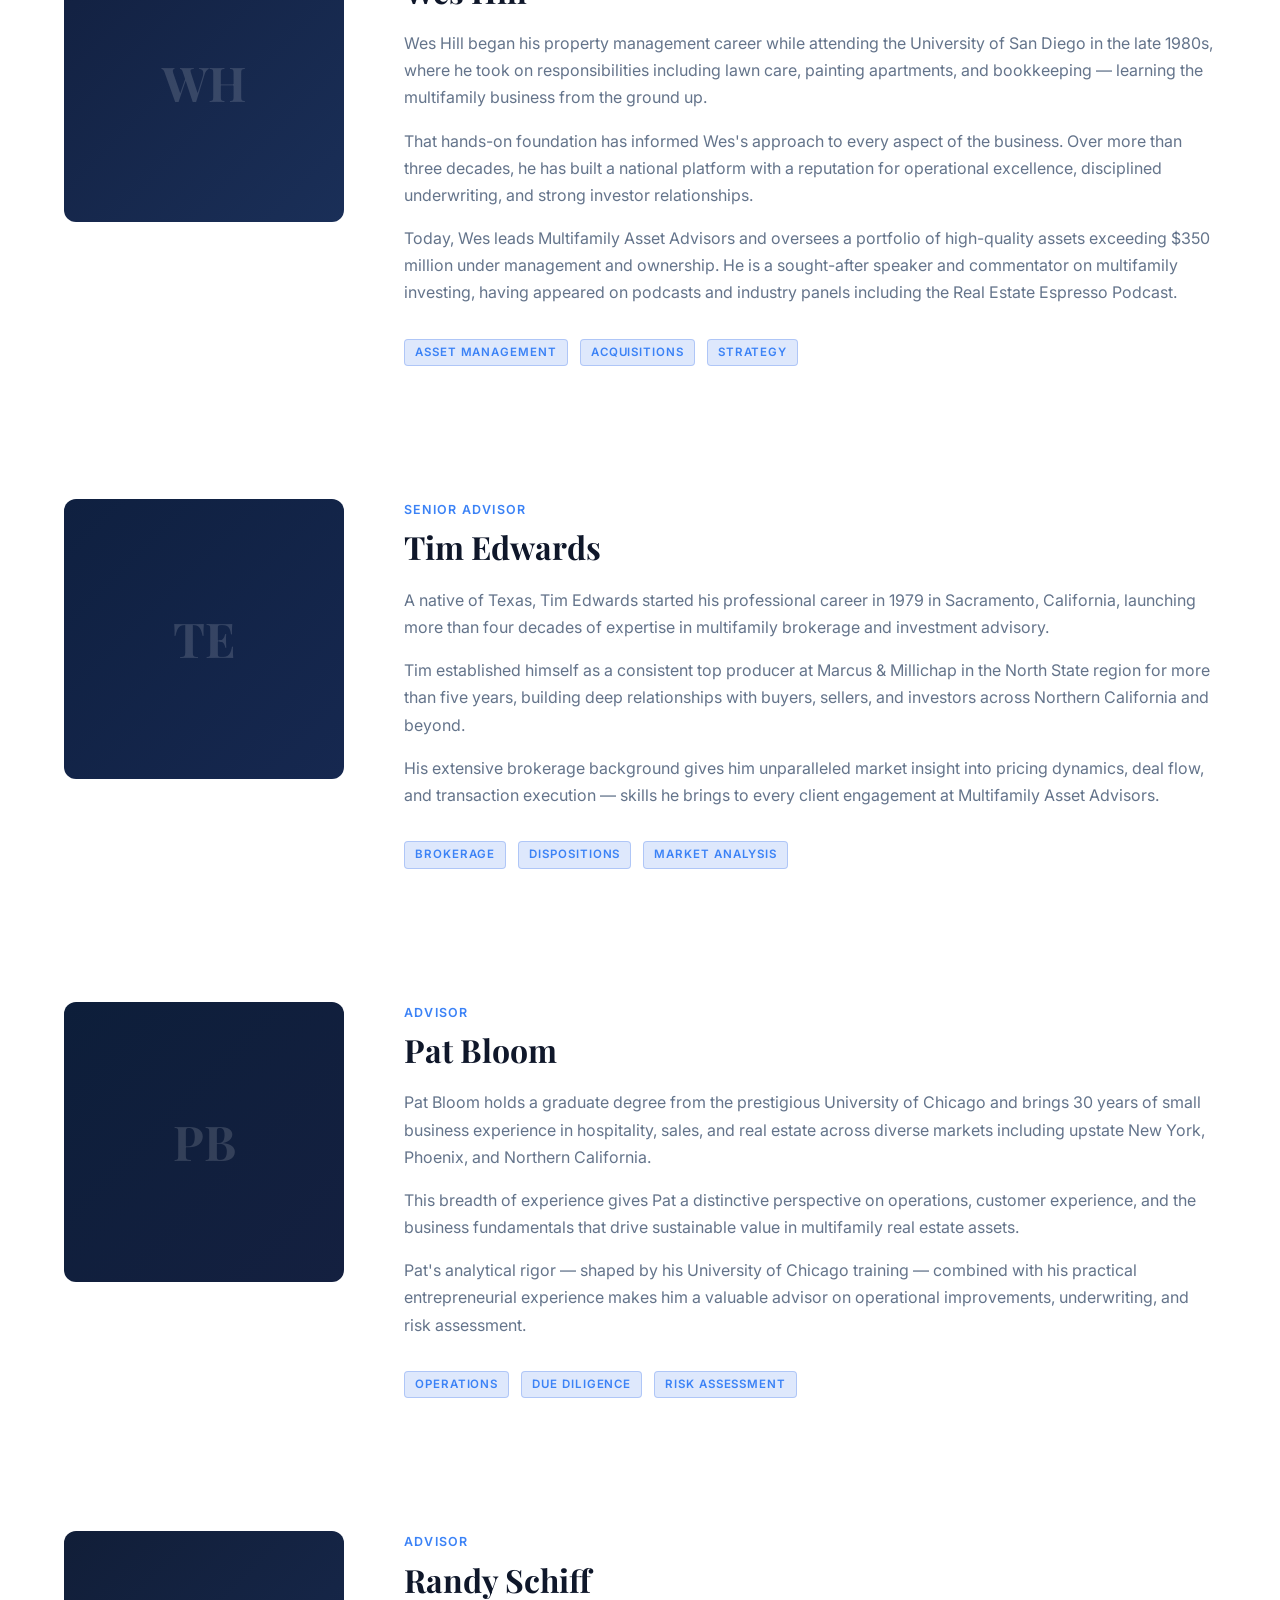
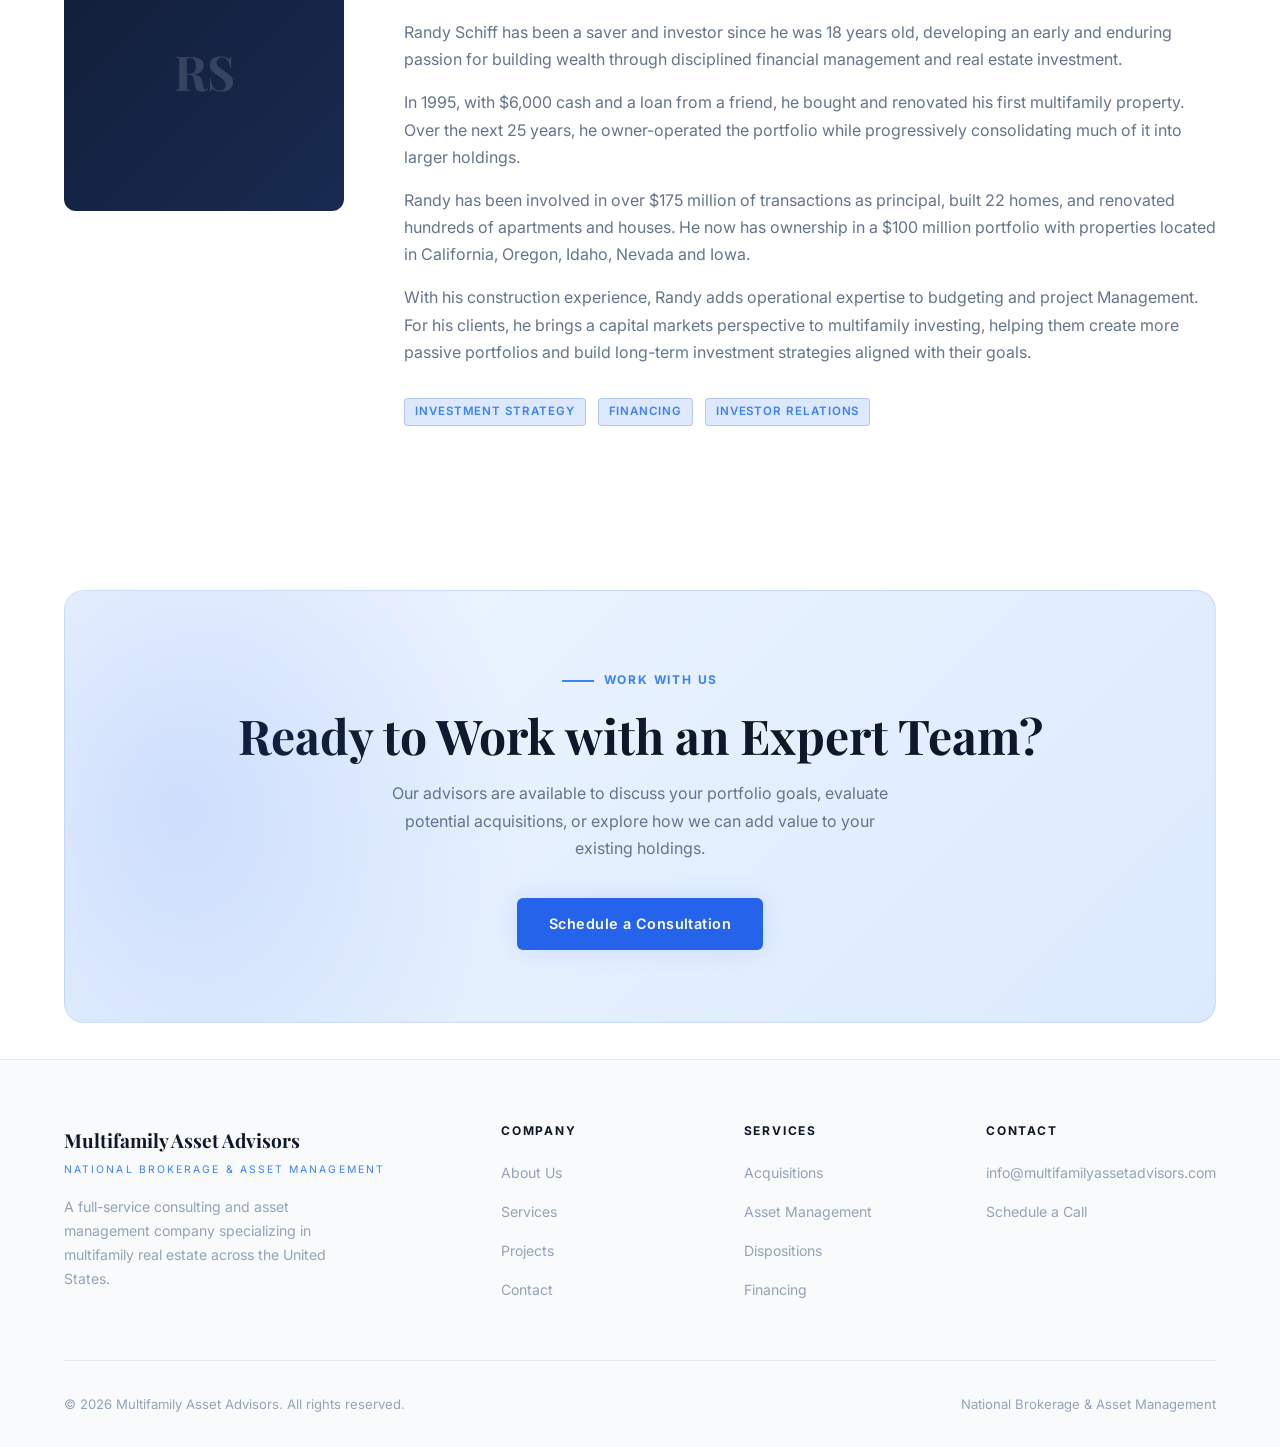
==== commit beb44cf5: "Update about.html" ====
--- a/about.html
+++ b/about.html
@@ -226,31 +226,26 @@
           <div class="team-role" style="margin-bottom: 8px;">Advisor</div>
           <h3 style="margin-bottom: 20px; font-size: 2rem;">Randy Schiff</h3>
           <p style="margin-bottom: 16px;">
-            Randy Schiff has been a saver and investor since the age of 18, developing an
+            Randy Schiff has been a saver and investor since he was 18 years old, developing an
             early and enduring passion for building wealth through disciplined financial
             management and real estate investment.
           </p>
           <p style="margin-bottom: 16px;">
-            After graduating from California State University, Chico, Randy launched his career
-            as an Investment Advisor with TFR, Inc. in San Francisco, where he developed
-            a deep understanding of capital markets, portfolio construction, and investor relations.
-          </p>
-          <p style="margin-bottom: 16px;">
             In 1995, with $6,000 cash and a loan from a friend, he bought and renovated his first
-            multifamily property. Over the next 25 years, he owner-operated his portfolio while
+            multifamily property. Over the next 25 years, he owner-operated the portfolio while
             progressively consolidating much of it into larger holdings. 
           </p>
           <p style="margin-bottom: 16px;">
-            Since then, Randy has been involved in over $175 million of transactions as principal,
+            Randy has been involved in over $175 million of transactions as principal,
             built 22 homes, and renovated hundreds of apartments and houses. He now has ownership
             in a $100 million portfolio with properties located in California, Oregon, Idaho,
             Nevada and Iowa.           
           </p>
           <p style="margin-bottom: 32px;">
-            With his construction experience, Randy adds operational expertise to budget and projects.
-            For his clients, he brings a capital markets perspective to multifamily investing, helping
-            them create more passive portfolios and build long-term investment strategies aligned
-            with their goals.
+            With his construction experience, Randy adds operational expertise to budgeting and project
+            Management. For his clients, he brings a capital markets perspective to multifamily
+            investing, helping them create more passive portfolios and build long-term investment
+            strategies aligned with their goals.
           </p>
           <div style="display: flex; gap: 12px; flex-wrap: wrap;">
             <span class="project-tag">Investment Strategy</span>
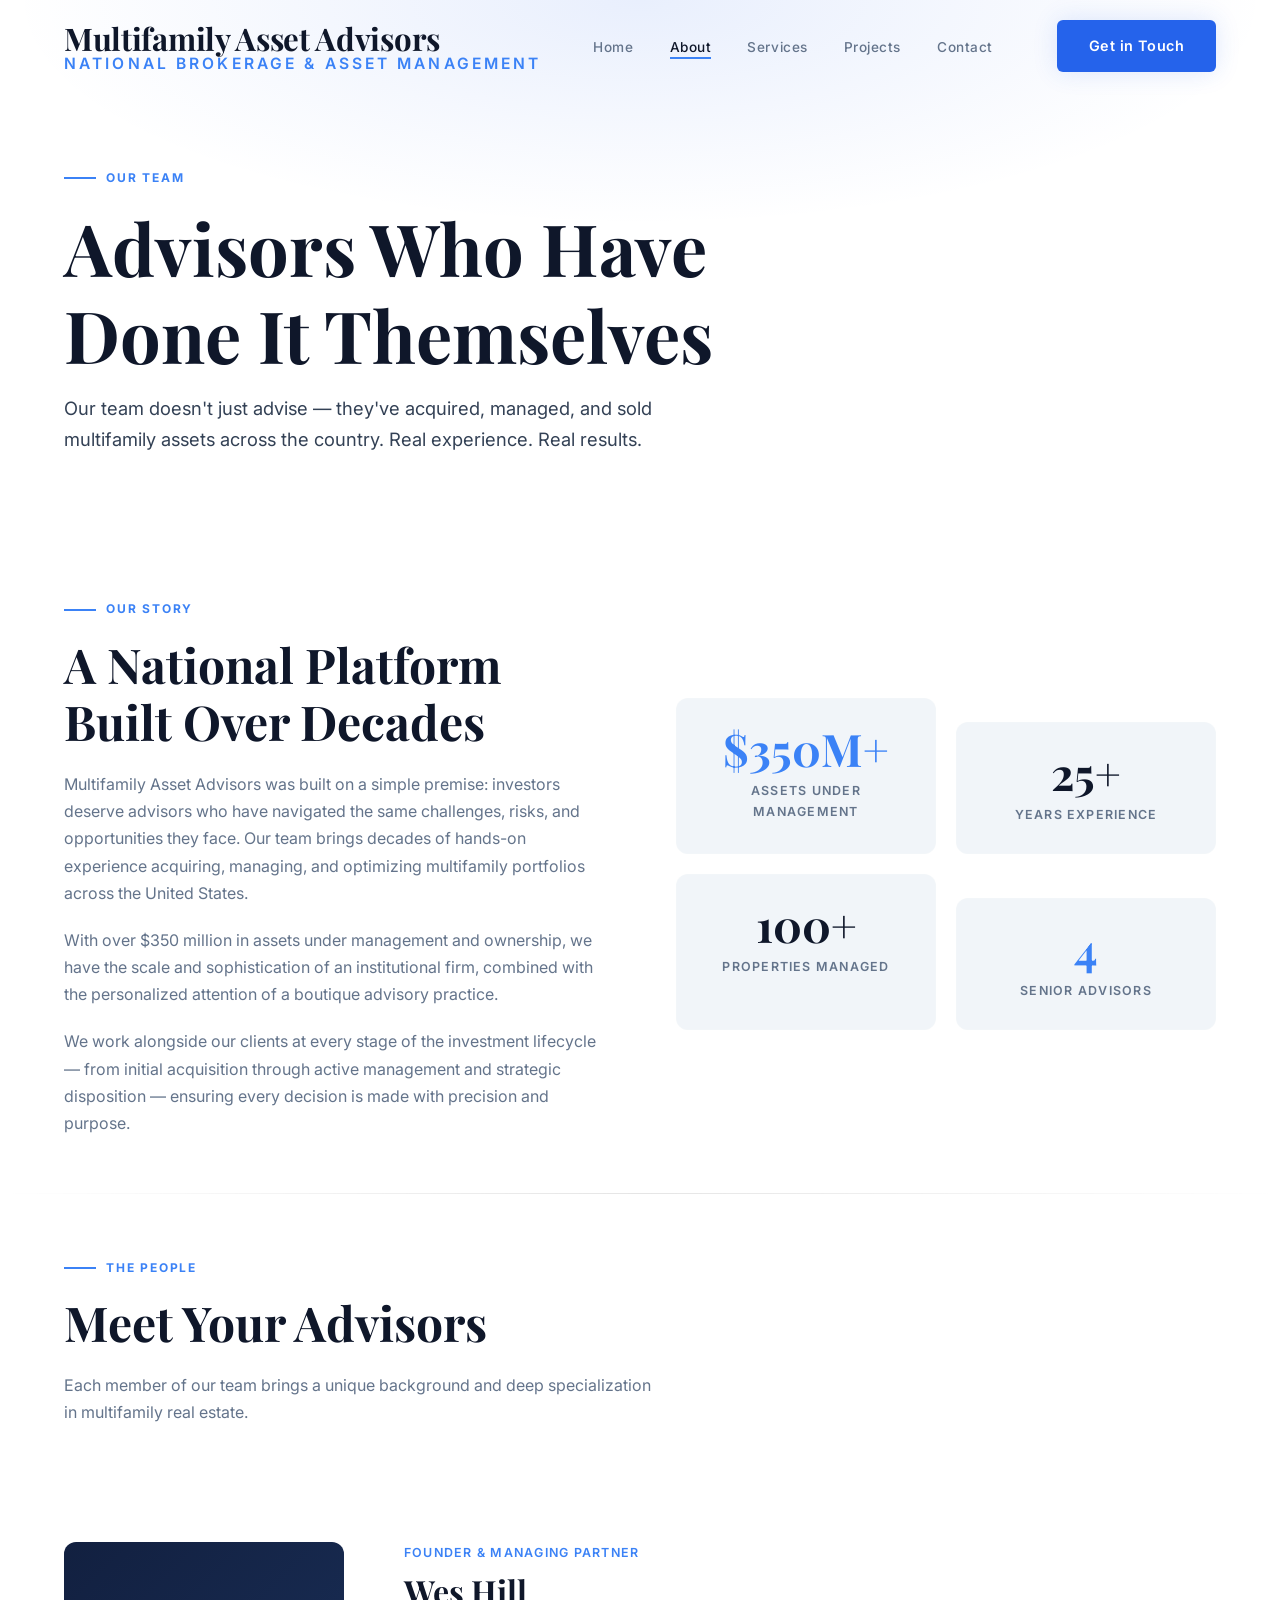
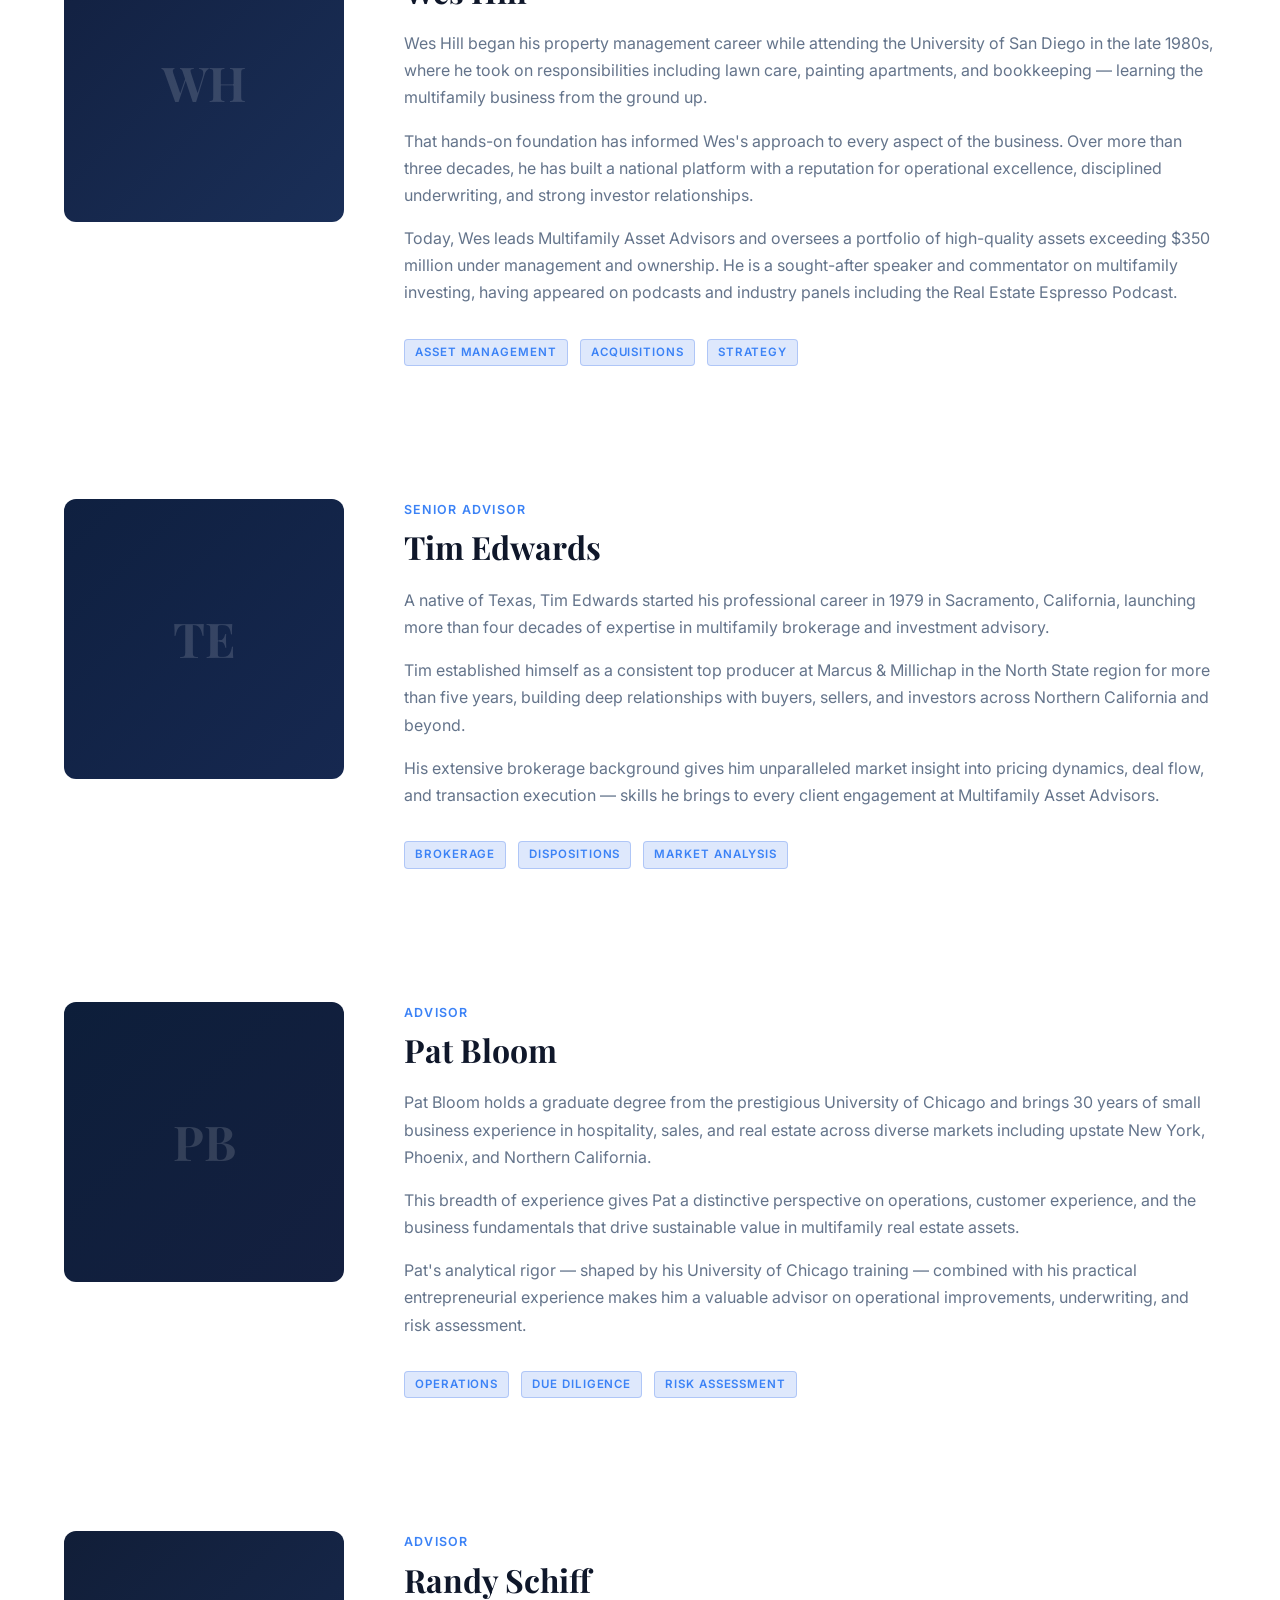
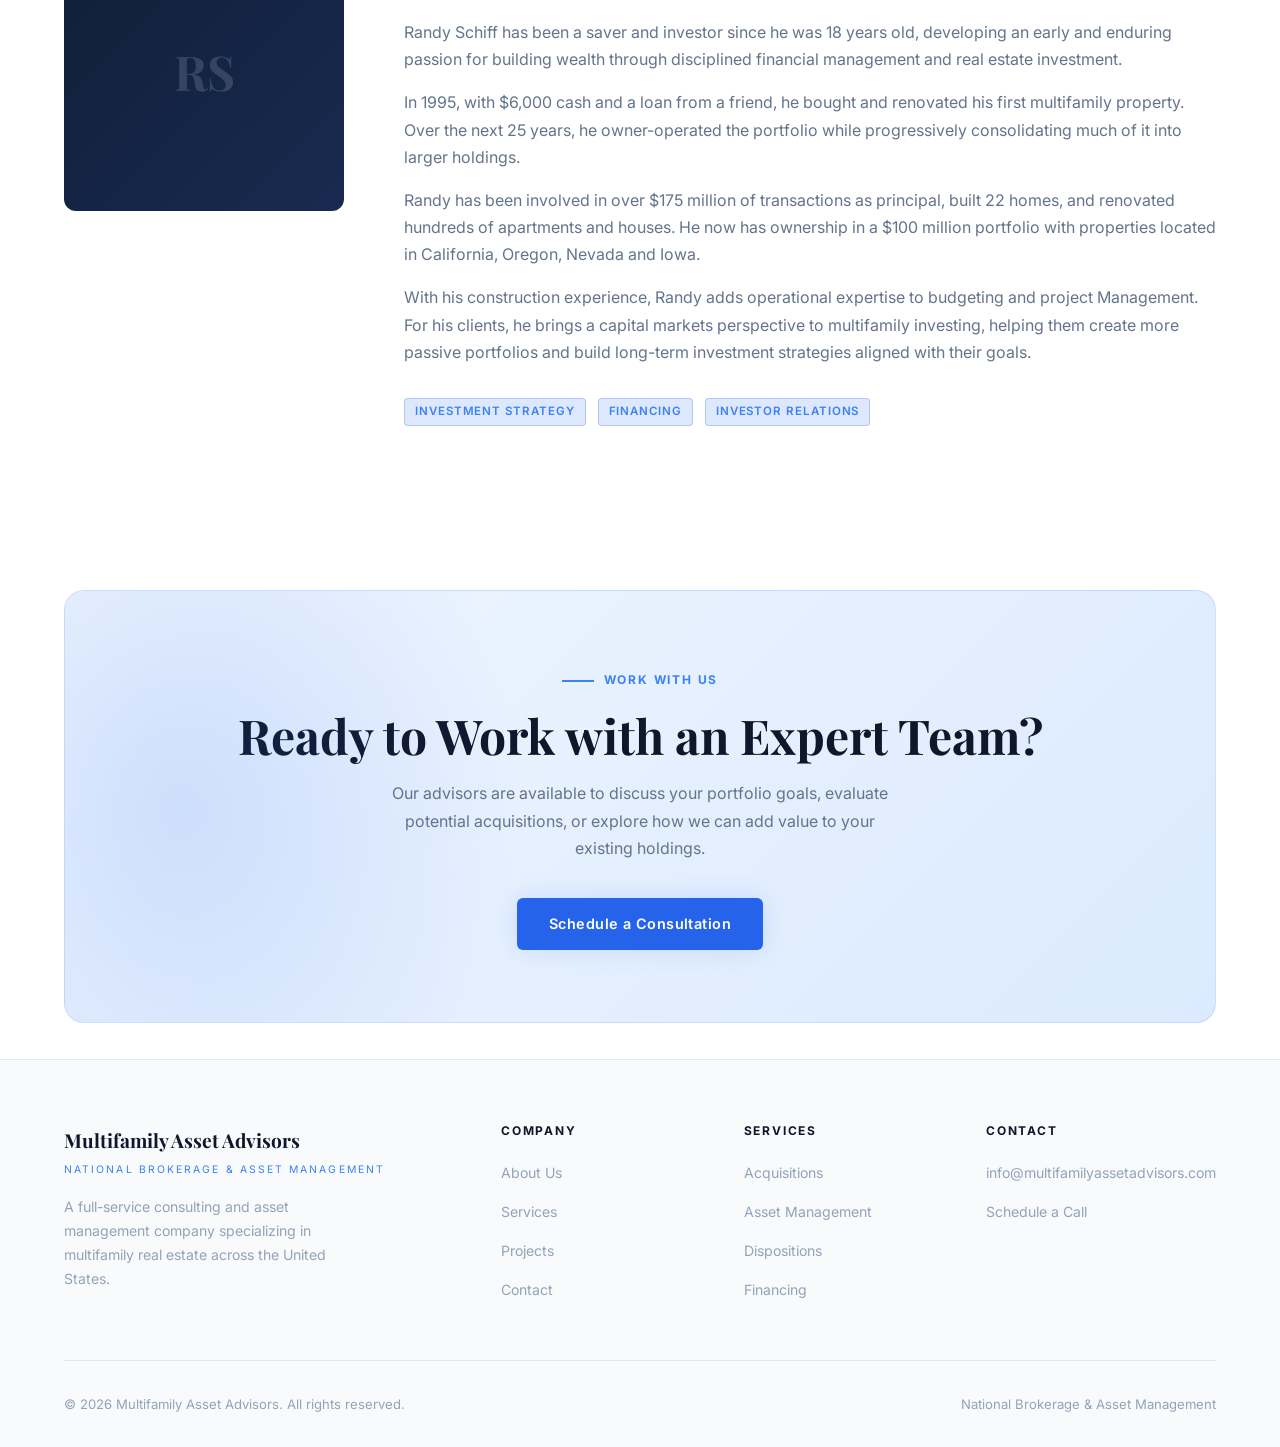
==== commit 8ad46695: "Update about.html" ====
--- a/about.html
+++ b/about.html
@@ -238,7 +238,7 @@
           <p style="margin-bottom: 16px;">
             Randy has been involved in over $175 million of transactions as principal,
             built 22 homes, and renovated hundreds of apartments and houses. He now has ownership
-            in a $100 million portfolio with properties located in California, Oregon, Idaho,
+            in a $100 million portfolio with properties located in California, Oregon,
             Nevada and Iowa.           
           </p>
           <p style="margin-bottom: 32px;">
